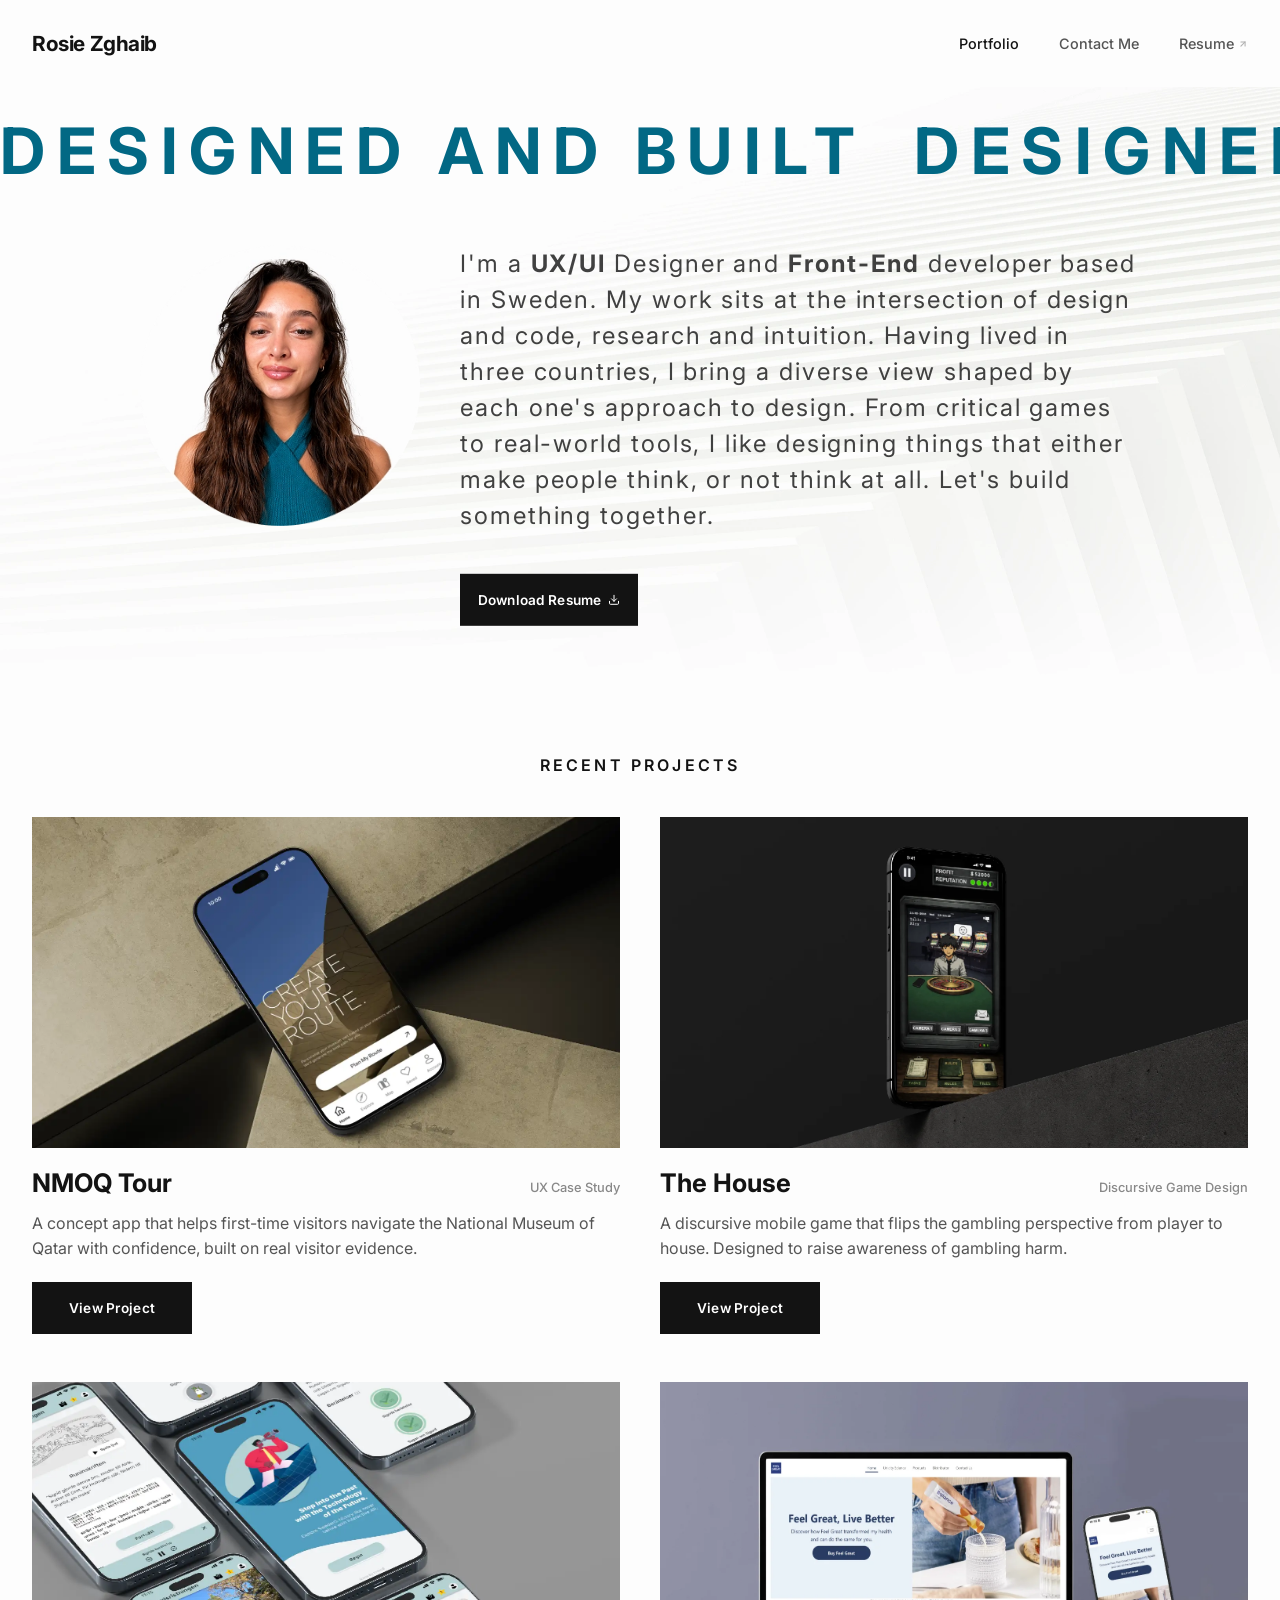
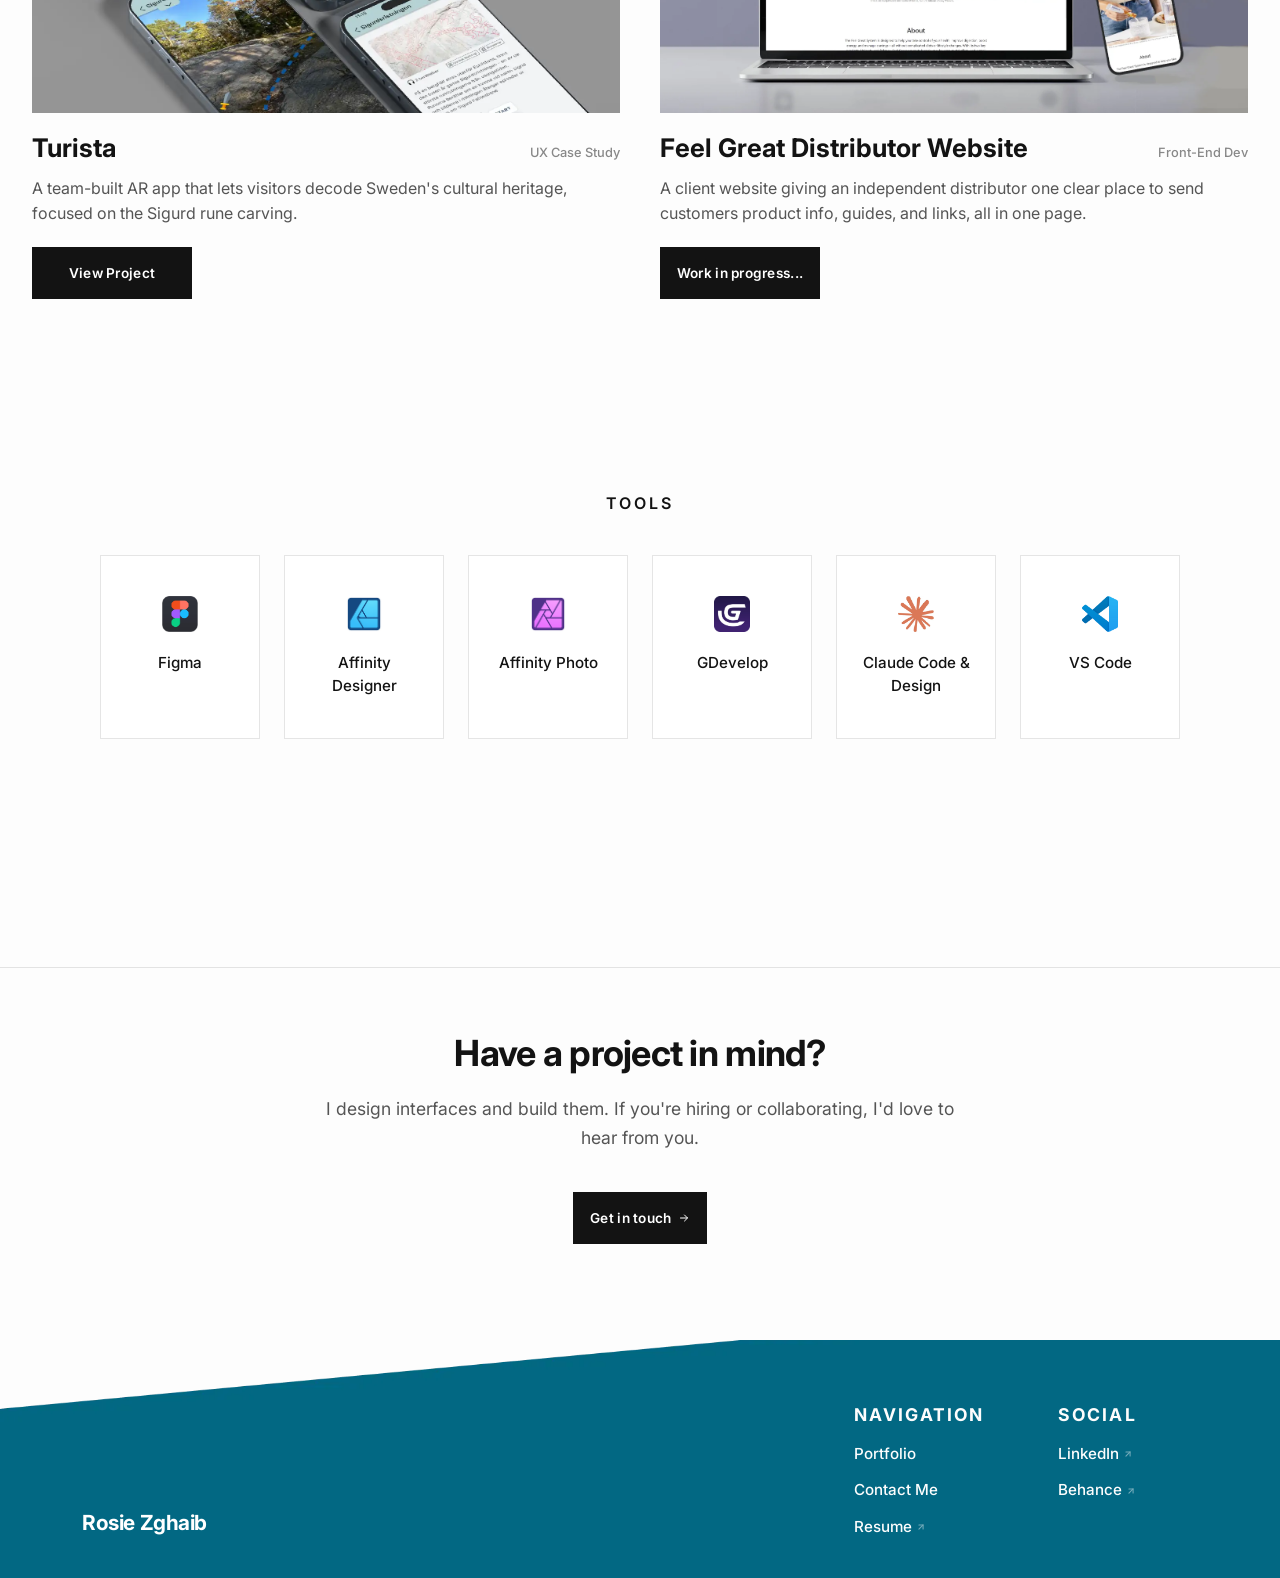
==== index.html @ b1db51f1 "Implement cursor-following glow effect in hero section Added a cursor-following glow effect to the h" ====
<!DOCTYPE html>
<html lang="en">
<head>
  <meta charset="UTF-8" />
  <meta name="viewport" content="width=device-width, initial-scale=1.0" />
  <title>Portfolio</title>
  <link rel="preconnect" href="https://fonts.googleapis.com" />
  <link rel="preconnect" href="https://fonts.gstatic.com" crossorigin />
  <link href="https://fonts.googleapis.com/css2?family=Instrument+Sans:wght@400;500;700&family=Inter:wght@400;500;600&display=swap" rel="stylesheet" />
  <link rel="stylesheet" href="https://cdn.jsdelivr.net/npm/bootstrap@5.3.3/dist/css/bootstrap.min.css" />
  <link rel="stylesheet" href="style.css" />
</head>
<body>

  <header class="site-header">
    <div class="header-inner">
      <a href="index.html" class="nav-logo">Rosie Zghaib</a>
      <nav class="nav-links">
        <a href="#work">Portfolio</a>
        <a href="contact.html">Contact Me</a>
        <a href="resume.pdf" target="_blank" rel="noopener" class="nav-link-external">
          Resume
          <svg width="10" height="10" viewBox="0 0 24 24" fill="none" stroke="currentColor" stroke-width="2.5" stroke-linecap="round" stroke-linejoin="round" aria-hidden="true">
            <path d="M7 17 17 7"/><path d="M7 7h10v10"/>
          </svg>
        </a>
      </nav>
      <button class="nav-toggle" aria-label="Open menu" aria-expanded="false">
        <span></span><span></span><span></span>
      </button>
    </div>
  </header>

  <div class="nav-overlay" aria-hidden="true">
    <button class="nav-overlay-close" aria-label="Close menu">&times;</button>
    <nav class="nav-overlay-links">
      <a href="#work">Portfolio</a>
      <a href="contact.html">Contact Me</a>
      <a href="resume.pdf" target="_blank" rel="noopener" class="nav-link-external">
        Resume
        <svg width="18" height="18" viewBox="0 0 24 24" fill="none" stroke="currentColor" stroke-width="2.5" stroke-linecap="round" stroke-linejoin="round" aria-hidden="true">
          <path d="M7 17 17 7"/><path d="M7 7h10v10"/>
        </svg>
      </a>
    </nav>
  </div>

  <section class="hero">
    <img class="hero-bg" src="assets/images/hero.webp" alt="" />
    <div class="hero-glow" aria-hidden="true"></div>

    <div class="hero-text">
      <div class="hero-text-main">
        <img class="hero-portrait" src="assets/images/image_rosie.webp" alt="Rosie Zghaib" />
        <div class="hero-text-body">
          <p>I'm a <b>UX/UI</b> Designer and <b>Front-End</b> developer based in Sweden. My work sits at the intersection of design and code, research and intuition. Having lived in three countries, I bring a diverse view shaped by each one's approach to design. From critical games to real-world tools, I like designing things that either make people think, or not think at all. Let's build something together.</p>
          <a href="resume.pdf" class="hero-cta" download>
            Download Resume
            <svg width="12" height="12" viewBox="0 0 24 24" fill="none" stroke="currentColor" stroke-width="2" stroke-linecap="round" stroke-linejoin="round" aria-hidden="true">
              <path d="M21 15v4a2 2 0 0 1-2 2H5a2 2 0 0 1-2-2v-4" />
              <polyline points="7 10 12 15 17 10" />
              <line x1="12" y1="15" x2="12" y2="3" />
            </svg>
          </a>
        </div>
      </div>
    </div>

    <div class="ticker">
      <div class="ticker-track">
        <div class="ticker-content">
          <span>DESIGNED AND BUILT</span>
          <span>DESIGNED AND BUILT</span>
        </div>
        <div class="ticker-content" aria-hidden="true">
          <span>DESIGNED AND BUILT</span>
          <span>DESIGNED AND BUILT</span>
          <span>DESIGNED AND BUILT</span>
        </div>
      </div>
    </div>
  </section>

  <section class="content" id="work">
    <div class="projects-wrapper">

      <p class="work-label text-center">Recent Projects</p>

      <div class="projects-grid">

        <div class="project-card">
          <div class="card-image">
            <img src="assets/images/display1.webp" alt="NMOQ Tour" />
          </div>
          <div class="card-header-row">
            <h2 class="card-title">NMOQ Tour</h2>
            <span class="card-category">UX Case Study</span>
          </div>
          <p class="card-desc">A concept app that helps first-time visitors navigate the National Museum of Qatar with confidence, built on real visitor evidence.</p>
          <a href="nmoq.html" class="card-btn">View Project</a>
        </div>

        <div class="project-card">
          <div class="card-image">
            <img src="assets/images/display2.webp" alt="The House" />
          </div>
          <div class="card-header-row">
            <h2 class="card-title">The House</h2>
            <span class="card-category">Discursive Game Design</span>
          </div>
          <p class="card-desc">A discursive mobile game that flips the gambling perspective from player to house. Designed to raise awareness of gambling harm.</p>
          <a href="thehouse.html" class="card-btn">View Project</a>
        </div>

                        <div class="project-card">
          <div class="card-image">
            <img src="assets/images/display3.webp" alt="Feel Great Distributor Website" />
          </div>
          <div class="card-header-row">
            <h2 class="card-title">Turista</h2>
            <span class="card-category">UX Case Study</span>
          </div>
          <p class="card-desc">A team-built AR app that lets visitors decode Sweden's cultural heritage, focused on the Sigurd rune carving.</p>
          <a href="turista.html" class="card-btn">View Project</a>
        </div>

        <div class="project-card">
          <div class="card-image">
            <img src="assets/images/display4.webp" alt="Feel Great Distributor Website" />
          </div>
          <div class="card-header-row">
            <h2 class="card-title">Feel Great Distributor Website</h2>
            <span class="card-category">Front-End Dev</span>
          </div>
          <p class="card-desc">A client website giving an independent distributor one clear place to send customers product info, guides, and links, all in one page.</p>
          <a href="#" class="card-btn">Work in progress...</a>
        </div>

      </div>
    </div>
  </section>

  <section class="content" id="tools">
    <div class="projects-wrapper">

      <p class="work-label text-center">Tools</p>

      <div class="tools-row">

        <div class="process-card tool-card">
          <div class="process-icon">
            <img src="assets/images/figma.webp" alt="Figma" />
          </div>
          <p class="process-label">Figma</p>
        </div>

        <div class="process-card tool-card">
          <div class="process-icon">
            <img src="assets/images/affinity-designer.webp" alt="Affinity Designer" />
          </div>
          <p class="process-label">Affinity Designer</p>
        </div>

        <div class="process-card tool-card">
          <div class="process-icon">
            <img src="assets/images/affinity-photo.webp" alt="Affinity Photo" />
          </div>
          <p class="process-label">Affinity Photo</p>
        </div>

        <div class="process-card tool-card">
          <div class="process-icon">
            <img src="assets/images/gdevelop.webp" alt="GDevelop" />
          </div>
          <p class="process-label">GDevelop</p>
        </div>

        <div class="process-card tool-card">
          <div class="process-icon">
            <img src="assets/images/claude.webp" alt="Claude Code" />
          </div>
          <p class="process-label">Claude Code & Design</p>
        </div>

        <div class="process-card tool-card">
          <div class="process-icon">
            <img src="assets/images/vscode-logo.webp" alt="VS Code" />
          </div>
          <p class="process-label">VS Code</p>
        </div>

      </div>
    </div>
  </section>

  <section class="cta-section">
    <div class="contact-wrapper">
      <h2 class="contact-heading">Have a project in mind?</h2>
      <p class="contact-blurb">I design interfaces and build them. If you're hiring or collaborating, I'd love to hear from you.</p>
      <a href="contact.html" class="hero-cta">
        Get in touch
        <svg width="12" height="12" viewBox="0 0 24 24" fill="none" stroke="currentColor" stroke-width="2" stroke-linecap="round" stroke-linejoin="round" aria-hidden="true">
          <path d="M5 12h14"/><path d="M13 6l6 6-6 6"/>
        </svg>
      </a>
    </div>
  </section>

  <footer class="site-footer">
    <div class="container footer-grid">
      <div class="footer-brand">
        <a href="index.html" class="footer-logo-text">Rosie Zghaib</a>
      </div>

      <div class="footer-links">
        <div class="footer-col">
          <h3 class="footer-title">NAVIGATION</h3>
          <a href="#work">Portfolio</a>
          <a href="contact.html">Contact Me</a>
          <a href="resume.pdf" target="_blank" rel="noopener" class="nav-link-external">
            Resume
            <svg width="10" height="10" viewBox="0 0 24 24" fill="none" stroke="currentColor" stroke-width="2.5" stroke-linecap="round" stroke-linejoin="round" aria-hidden="true">
              <path d="M7 17 17 7"/><path d="M7 7h10v10"/>
            </svg>
          </a>
        </div>

        <div class="footer-col">
          <h3 class="footer-title">SOCIAL</h3>
          <a href="https://www.linkedin.com/in/rosie-zghaib-328677233" target="_blank" rel="noopener noreferrer" class="nav-link-external">
            LinkedIn
            <svg width="10" height="10" viewBox="0 0 24 24" fill="none" stroke="currentColor" stroke-width="2.5" stroke-linecap="round" stroke-linejoin="round" aria-hidden="true">
              <path d="M7 17 17 7"/><path d="M7 7h10v10"/>
            </svg>
          </a>
          <a href="https://www.behance.net/rosiezghaib" target="_blank" rel="noopener noreferrer" class="nav-link-external">
            Behance
            <svg width="10" height="10" viewBox="0 0 24 24" fill="none" stroke="currentColor" stroke-width="2.5" stroke-linecap="round" stroke-linejoin="round" aria-hidden="true">
              <path d="M7 17 17 7"/><path d="M7 7h10v10"/>
            </svg>
          </a>
        </div>
      </div>
    </div>
  </footer>

  <script>
    const toggle = document.querySelector('.nav-toggle');
    const overlay = document.querySelector('.nav-overlay');
    const overlayClose = document.querySelector('.nav-overlay-close');

    function openMenu() {
      overlay.classList.add('open');
      overlay.setAttribute('aria-hidden', 'false');
      toggle.setAttribute('aria-expanded', 'true');
      document.body.style.overflow = 'hidden';
    }

    function closeMenu() {
      overlay.classList.remove('open');
      overlay.setAttribute('aria-hidden', 'true');
      toggle.setAttribute('aria-expanded', 'false');
      document.body.style.overflow = '';
    }

    // Cursor-following blue glow on hero
    const hero = document.querySelector('.hero');
    const heroGlow = document.querySelector('.hero-glow');
    if (hero && heroGlow) {
      let glowX = 0, glowY = 0, targetX = 0, targetY = 0, glowRaf = null;

      function animateGlow() {
        glowX += (targetX - glowX) * 0.15;
        glowY += (targetY - glowY) * 0.15;
        heroGlow.style.transform = `translate(${glowX}px, ${glowY}px)`;
        if (Math.abs(targetX - glowX) > 0.5 || Math.abs(targetY - glowY) > 0.5) {
          glowRaf = requestAnimationFrame(animateGlow);
        } else {
          glowRaf = null;
        }
      }

      hero.addEventListener('mousemove', (e) => {
        const rect = hero.getBoundingClientRect();
        targetX = e.clientX - rect.left;
        targetY = e.clientY - rect.top;
        heroGlow.style.opacity = '1';
        if (!glowRaf) glowRaf = requestAnimationFrame(animateGlow);
      });

      hero.addEventListener('mouseleave', () => {
        heroGlow.style.opacity = '0';
      });
    }

    toggle.addEventListener('click', openMenu);
    overlayClose.addEventListener('click', closeMenu);

    document.querySelectorAll('.nav-overlay-links a').forEach(a =>
      a.addEventListener('click', closeMenu)
    );

    const page = location.pathname.split('/').pop() || 'index.html';
    if (page === 'index.html') {
      const workLink = document.querySelector('.nav-links a[href="#work"]');
      if (workLink) workLink.classList.add('active');
    }

    // Slide header up on scroll down, back down on scroll up
    const header = document.querySelector('.site-header');
    let lastScrollY = window.scrollY;

    function syncHeaderOffset() {
      document.body.style.paddingTop = header.offsetHeight + 'px';
    }
    syncHeaderOffset();
    window.addEventListener('resize', syncHeaderOffset);

    window.addEventListener('scroll', () => {
      const y = window.scrollY;
      if (y > lastScrollY && y > header.offsetHeight) {
        header.classList.add('hidden');
      } else {
        header.classList.remove('hidden');
      }
      lastScrollY = y;
    }, { passive: true });

    // Scroll-triggered reveal animations
    document.documentElement.classList.add('js-reveal');

    const revealEls = document.querySelectorAll(
      '.project-card, .process-card, .research-box, .research-heading, .contact-wrapper, .contact-info-item, .card-image'
    );

    const revealCounts = new Map();
    revealEls.forEach((el) => {
      el.classList.add('reveal-init');
      const count = revealCounts.get(el.parentElement) || 0;
      el.style.transitionDelay = Math.min(count, 5) * 80 + 'ms';
      revealCounts.set(el.parentElement, count + 1);
    });

    if ('IntersectionObserver' in window) {
      const revealObserver = new IntersectionObserver((entries) => {
        entries.forEach((entry) => {
          if (entry.isIntersecting) {
            entry.target.classList.add('reveal-visible');
            revealObserver.unobserve(entry.target);
          }
        });
      }, { threshold: 0.15, rootMargin: '0px 0px -8% 0px' });

      revealEls.forEach((el) => revealObserver.observe(el));
    } else {
      revealEls.forEach((el) => el.classList.add('reveal-visible'));
    }
  </script>
</body>
</html>
---- style.css ----
/* ══════════════════════════════════════════
   Reset & Base
   ══════════════════════════════════════════ */

* {
  margin: 0;
  padding: 0;
  box-sizing: border-box;
}

html {
  scroll-behavior: smooth;
  overflow-x: hidden;
}

/* ══════════════════════════════════════════
   Scroll reveal animations
   ══════════════════════════════════════════ */
.reveal-init {
  transition: opacity 0.7s cubic-bezier(0.16, 1, 0.3, 1), transform 0.7s cubic-bezier(0.16, 1, 0.3, 1);
}

.process-card.reveal-init {
  transition: transform 0.25s ease, box-shadow 0.25s ease, opacity 0.6s ease;
}

.js-reveal .reveal-init {
  opacity: 0;
  transform: translateY(28px);
}

.js-reveal .reveal-init.reveal-visible {
  opacity: 1;
  transform: translateY(0);
}

@media (prefers-reduced-motion: reduce) {
  .js-reveal .reveal-init {
    opacity: 1;
    transform: none;
    transition: none;
  }
}

#the-design,
#research,
#define,
#information-architecture,
#wireframing {
  scroll-margin-top: 7rem;
}

body {
  font-family: 'Inter', 'Instrument Sans', sans-serif;
  color: #131313;
  background-color: #FDFDFD;
  cursor: url("data:image/svg+xml,%3Csvg xmlns='http://www.w3.org/2000/svg' width='32' height='32' viewBox='0 0 24 24'%3E%3Cpath fill='%23026884' stroke='white' stroke-width='1.5' stroke-linejoin='round' paint-order='stroke fill' d='M20.84 4.61a5.5 5.5 0 0 0-7.78 0L12 5.67l-1.06-1.06a5.5 5.5 0 0 0-7.78 7.78l1.06 1.06L12 21.23l7.78-7.78 1.06-1.06a5.5 5.5 0 0 0 0-7.78z'/%3E%3C/svg%3E") 16 16, auto;
  overflow-x: hidden;
}

/* ── nmoq page: text color overrides ── */
body.nmoq-page .project-title,
body.nmoq-page .project-overview h2,
body.nmoq-page .overview-value,
body.nmoq-page .project-block h2,
body.nmoq-page .project-block p,
body.nmoq-page .research-heading,
body.nmoq-page .research-overview h3,
body.nmoq-page .research-list,
body.nmoq-page .research-text p,
body.thehouse-page .project-title,
body.thehouse-page .project-overview h2,
body.thehouse-page .overview-value,
body.thehouse-page .project-block h2,
body.thehouse-page .project-block p,
body.thehouse-page .research-heading,
body.thehouse-page .research-overview h3,
body.thehouse-page .research-list,
body.thehouse-page .research-text p,
body.feelgreat-page .project-title,
body.feelgreat-page .project-overview h2,
body.feelgreat-page .overview-value,
body.feelgreat-page .project-block h2,
body.feelgreat-page .project-block p,
body.feelgreat-page .research-heading,
body.feelgreat-page .research-overview h3,
body.feelgreat-page .research-list,
body.feelgreat-page .research-text p {
  color: #131313;
}

body.nmoq-page .site-footer,
body.thehouse-page .site-footer,
body.feelgreat-page .site-footer {
  background-image: url("assets/images/footer.webp");
  background-size: cover;
  background-position: center;
  background-repeat: no-repeat;
}

/* ══════════════════════════════════════════
   Navigation
   ══════════════════════════════════════════ */

.site-header {
  position: fixed;
  top: 0;
  left: 0;
  right: 0;
  z-index: 100;
  background: #FDFDFD;

  transition: transform 0.3s ease;
}

.site-header.hidden {
  transform: translateY(-100%);
}

.header-inner {
  max-width: 1300px;
  margin: 0 auto;
  padding: 1.75rem 2rem;
  display: flex;
  align-items: center;
  justify-content: space-between;
}

.nav-logo {
  font-size: 1.3rem;
  font-weight: 700;
  letter-spacing: -0.02em;
  color: #131313;
  text-decoration: none;
}

.nav-links {
  display: flex;
  align-items: center;
  gap: 2.5rem;
}

.nav-links a {
  font-size: 0.9rem;
  font-weight: 500;
  color: #555;
  text-decoration: none;
  transition: color 0.2s ease;
}

.nav-links a:hover,
.nav-links a.active {
  color: #131313;
}

.nav-link-external {
  display: inline-flex;
  align-items: center;
  gap: 0.25rem;
}

.nav-link-external svg {
  opacity: 0.45;
  flex-shrink: 0;
}

/* Hamburger — hidden on desktop */
.nav-toggle {
  display: none;
  flex-direction: column;
  justify-content: space-between;
  width: 22px;
  height: 15px;
  background: none;
  border: none;
  cursor: pointer;
  padding: 0;
  flex-shrink: 0;
}

.nav-toggle span {
  display: block;
  height: 2px;
  background: #131313;
  border-radius: 2px;
}

/* Full-screen mobile overlay */
.nav-overlay {
  position: fixed;
  inset: 0;
  z-index: 200;
  background: #fff;
  display: flex;
  flex-direction: column;
  align-items: center;
  justify-content: center;
  opacity: 0;
  pointer-events: none;
  transform: translateY(-10px);
  transition: opacity 0.3s ease, transform 0.3s ease;
}

.nav-overlay.open {
  opacity: 1;
  pointer-events: all;
  transform: translateY(0);
}

.nav-overlay-close {
  position: absolute;
  top: 1.5rem;
  right: 2rem;
  font-size: 2rem;
  line-height: 1;
  background: none;
  border: none;
  cursor: pointer;
  color: #131313;
  padding: 0.25rem;
}

.nav-overlay-links {
  display: flex;
  flex-direction: column;
  align-items: center;
  gap: 2.5rem;
}

.nav-overlay-links a {
  font-size: clamp(2rem, 8vw, 3.5rem);
  font-weight: 300;
  color: #131313;
  text-decoration: none;
  letter-spacing: -0.02em;
  transition: opacity 0.2s ease;
}

.nav-overlay-links a:hover {
  opacity: 0.4;
}

@media (max-width: 768px) {
  .nav-links {
    display: none;
  }

  .nav-toggle {
    display: flex;
  }

  .header-inner {
    padding: 1.4rem 1.5rem;
  }
}

/* ══════════════════════════════════════════
   Ticker
   ══════════════════════════════════════════ */

.ticker {
  position: absolute;
  top: 0;
  left: 0;
  right: 0;
  z-index: 2;
  overflow: hidden;
  padding: 1rem 0;
}

.ticker-track {
  display: flex;
  width: max-content;
  animation: ticker-scroll 100s linear infinite;
}

.ticker-content {
  display: flex;
  align-items: center;
  gap: 3rem;
  padding-right: 3rem;
  white-space: nowrap;
  font-size: 4rem;
  font-weight: 700;
  letter-spacing: 0.18em;
  color: #026884;
}

@keyframes ticker-scroll {
  from { transform: translateX(0); }
  to   { transform: translateX(-50%); }
}

/* ══════════════════════════════════════════
   Hero
   ══════════════════════════════════════════ */

.hero {
  position: relative;
  display: flex;
  flex-direction: column;
  align-items: center;
  min-height: 600px;
}

.hero-bg {
  width: 100%;
  height: auto;
  display: block;
}

.hero-text {
  position: absolute;
  top: calc(50% + 3rem);
  left: 50%;
  transform: translate(-50%, -50%);
  z-index: 1;
  width: 90%;
  max-width: 1000px;
}

.hero-text-main {
  display: flex;
  flex-direction: row;
  align-items: flex-start;
  gap: 2.5rem;
}

.hero-portrait {
  height: clamp(180px, 22vw, 280px);
  width: auto;
  object-fit: cover;
  flex-shrink: 0;
}

.hero-text-body {
  display: flex;
  flex-direction: column;
  align-items: flex-start;
  gap: 1.5rem;
}

.hero-text p {
  font-size: clamp(1rem, 2.2vw, 1.5rem);
  opacity: 0.8;
  letter-spacing: 0.08em;
}

.hero-cta {
  display: inline-flex;
  align-items: center;
  gap: 0.4rem;
  font-size: 0.85rem;
  font-weight: 600;
  color: #fff;
  background: #131313;
  text-decoration: none;
  padding: 1rem 1.1rem;
  letter-spacing: 0.02em;
  white-space: nowrap;
  transition: opacity 0.2s ease;
}

.hero-cta:hover {
  opacity: 0.8;
}

@media (max-width: 1050px) {
  .hero {
    min-height: 100svh;
    justify-content: center;
    padding: 8rem 0 4rem;
  }

  .hero .hero-bg {
    position: absolute;
    inset: 0;
    height: 100%;
    object-fit: cover;
  }

  .hero-text {
    position: relative;
    top: auto;
    left: auto;
    transform: none;
    flex-direction: column;
    align-items: flex-start;
    gap: 1.25rem;
    width: 85%;
  }

  .hero-text-main {
    flex-direction: column;
    align-items: flex-start;
  }

  .hero-text-body {
    gap: 1.25rem;
    margin-top: 0;
  }

  .hero-portrait {
    height: 220px;
  }

  .ticker-content {
    padding-top: 30px;
    font-size: 2rem;
  }
}

/* ══════════════════════════════════════════
   Content section
   ══════════════════════════════════════════ */

.content {
  min-height: 60vh;
  background: #FDFDFD;
  position: relative;
  overflow: hidden;
  padding-bottom: 3rem;
}

/* ── Work / Project Cards ── */
.work-label {
  font-size: 1rem;
  font-weight: 600;
  letter-spacing: 0.2em;
  text-transform: uppercase;
  color: #131313;
  margin-bottom: 2.5rem;
}

.projects-wrapper {
  max-width: 1300px;
  margin: 0 auto;
  padding: 4rem 2rem 5rem;
}

.projects-grid {
  display: grid;
  grid-template-columns: repeat(2, 1fr);
  gap: 3rem 2.5rem;
}

.project-card {
  display: flex;
  flex-direction: column;
}

.card-image {
  width: 100%;
  aspect-ratio: 16 / 9;
  overflow: hidden;
}

.card-image img {
  width: 100%;
  height: 100%;
  object-fit: cover;
  display: block;
}

.card-header-row {
  display: flex;
  align-items: baseline;
  justify-content: space-between;
  gap: 1rem;
  margin-top: 1.25rem;
}

.card-title {
  font-size: clamp(1.3rem, 2vw, 1.9rem);
  font-weight: 700;
  line-height: 1.2;
  color: #131313;
  margin: 0;
}

.card-category {
  font-size: 0.8rem;
  font-weight: 500;
  color: #888;
  white-space: nowrap;
  flex-shrink: 0;
}

.card-desc {
  font-size: 1rem;
  color: #555;
  line-height: 1.6;
  margin: 0.75rem 0 1.25rem;
}

.card-btn {
  display: inline-flex;
  align-items: center;
  justify-content: center;
  align-self: flex-start;
  width: 160px;
  flex-shrink: 0;
  gap: 0.4rem;
  font-size: 0.85rem;
  font-weight: 600;
  color: #fff;
  background: #131313;
  text-decoration: none;
  padding: 1rem 1.1rem;
  letter-spacing: 0.02em;
  white-space: nowrap;
  transition: opacity 0.2s ease;
}

.card-btn:hover {
  opacity: 0.8;
}

@media (max-width: 1024px) {
  .projects-wrapper {
    padding: 3rem 1.5rem 4rem;
  }

  .projects-grid {
    gap: 2.5rem 1.75rem;
  }
}

@media (max-width: 768px) {
  .projects-grid {
    grid-template-columns: 1fr;
  }

  .projects-wrapper {
    padding: 2.5rem 1rem 3.5rem;
  }
}

/* ══════════════════════════════════════════
   Contact Page
   ══════════════════════════════════════════ */

.contact-hero {
  position: relative;
}

.contact-hero-img {
  width: 100%;
  height: clamp(280px, 45vw, 520px);
  object-fit: cover;
  display: block;
}

.contact-hero-title {
  position: absolute;
  inset: 0;
  display: flex;
  align-items: center;
  justify-content: center;
  padding-bottom: 8%;
  margin: 0;
  color: #fff;
  text-align: center;
  font-size: clamp(2rem, 4.5vw, 4rem);
  font-weight: 700;
  letter-spacing: 0.02em;
  text-shadow: 0 2px 12px rgba(0, 0, 0, 0.25);
}

.contact-wrapper {
  max-width: 700px;
  margin: 0 auto;
  padding: 4rem 2rem 6rem;
  display: flex;
  flex-direction: column;
  align-items: center;
  text-align: center;
}

.contact-heading {
  font-size: clamp(1.5rem, 3vw, 2.25rem);
  font-weight: 700;
  letter-spacing: -0.02em;
  color: #131313;
  margin-bottom: 1.25rem;
}

.contact-blurb {
  font-size: 1.1rem;
  color: #555;
  line-height: 1.6;
  margin-bottom: 2.5rem;
}

.contact-info-row {
  display: flex;
  justify-content: center;
  flex-wrap: wrap;
  gap: 2.5rem;
  margin-bottom: 2.5rem;
}

.contact-info-item {
  display: flex;
  flex-direction: column;
  align-items: center;
  gap: 0.6rem;
}

.contact-info-item svg {
  color: #026884;
}

.contact-info-item a,
.contact-info-item span {
  font-size: 0.95rem;
  font-weight: 500;
  color: #131313;
  text-decoration: none;
}

.contact-info-item a:hover {
  color: #026884;
}

.contact-email-btn {
  margin-bottom: 2.5rem;
}

/* ── CTA section (index) ── */
.cta-section {
  border-top: 1px solid rgba(0, 0, 0, 0.1);
}

/* ══════════════════════════════════════════
   Footer
   ══════════════════════════════════════════ */

.site-footer {
  padding: 4rem 1.5rem 2.5rem;
  background-image: url("assets/images/footer.webp");
  background-size: cover;
  background-position: center;
  background-repeat: no-repeat;
}

.footer-grid {
  display: flex;
  align-items: flex-start;
  justify-content: space-between;
  flex-wrap: wrap;
  gap: 3rem;
}

.footer-brand {
  display: flex;
  align-items: center;
  align-self: flex-end;
}

.footer-logo-text {
  font-size: 1.3rem;
  font-weight: 700;
  letter-spacing: -0.02em;
  color: #ffffff;
  text-decoration: none;
}

.footer-links {
  display: flex;
  flex-wrap: wrap;
  gap: 4rem;
}

.footer-col {
  display: flex;
  flex-direction: column;
  gap: 0.85rem;
  min-width: 140px;
}

.footer-title {
  font-size: 1.1rem;
  font-weight: 700;
  letter-spacing: 0.12em;
  text-transform: uppercase;
  color: #FDFDFD;
  margin-bottom: 0.25rem;
}

.footer-col a {
  font-size: 0.95rem;
  font-weight: 500;
  color: #FDFDFD;
  text-decoration: none;
  transition: color 0.25s ease;
}

.footer-col a:hover {
  color: rgb(175, 175, 175);
}

@media (max-width: 700px) {
  .footer-grid {
    flex-direction: column;
    align-items: flex-start;
    gap: 2.5rem;
  }

  .footer-brand {
    align-self: flex-start;
  }

  .footer-links {
    flex-direction: column;
    gap: 2rem;
  }

  .footer-logo-text {
    padding-top: 3.5rem;
}
}

/* ══════════════════════════════════════════
   Project Page
   ══════════════════════════════════════════ */

/* ── Project Hero ── */
.project-hero-img img {
  width: 100%;
  height: auto;
  display: block;
}

/* ── Project Title ── */
.project-title {
  text-align: center;
  font-size: clamp(2rem, 4.5vw, 4rem);
  font-weight: 700;
  letter-spacing: 0.02em;
  padding: 3rem 1.5rem 2rem;
  color: #F7F7F7;
}

/* ── Project Content: two-column layout ── */
.project-content {
  padding-bottom: 5rem;
}

.project-content-grid {
  display: grid;
  grid-template-columns: 28% 1fr;
  gap: 4rem;
  align-items: start;
}

/* Left column — Overview */
.project-overview {
  position: sticky;
  top: 7rem;
}

.project-overview h2 {
  font-size: 1.1rem;
  font-weight: 700;
  letter-spacing: 0.12em;
  margin-bottom: 1.75rem;
  color: #F7F7F7;
}

.overview-block {
  margin-bottom: 1.5rem;
}

.overview-label {
  display: block;
  font-size: 0.72rem;
  font-weight: 700;
  letter-spacing: 0.08em;
  text-transform: uppercase;
  color: #9d9d9d;
  margin-bottom: 0.35rem;
}

.overview-value {
  font-size: 1rem;
  color: #F7F7F7;
  margin: 0;
}

.tool-icons {
  display: flex;
  gap: 0.6rem;
}

.tool-icon {
  width: 40px;
  height: 40px;
  display: flex;
  align-items: center;
  justify-content: center;
  font-size: 0.75rem;
  font-weight: 600;
  color: #555;
  object-fit: contain;
  transition: transform 0.25s ease;
}

.tool-icon:hover {
  transform: translateY(-2px);
}

.play-prototype-btn {
  margin-top: 0.75rem;
  display: flex;
  width: 160px;
  flex-shrink: 0;
  align-items: center;
  justify-content: center;
  gap: 0.4rem;
  font-size: 0.85rem;
  font-weight: 600;
  color: #fff;
  background: #131313;
  text-decoration: none;
  padding: 1rem 1.1rem;
  letter-spacing: 0.02em;
  white-space: nowrap;
  transition: opacity 0.2s ease;
}

.play-prototype-btn:hover {
  opacity: 0.8;
}

.play-prototype-btn-outline {
  background: #FDFDFD;
  color: #151515;
  border: 1px solid #151515;
}

.project-footnote {
  margin-top: 0.75rem;
  font-size: 0.75rem;
  font-style: italic;
  color: #999;
}

.sound-on-note {
  margin-top: 0.5rem;
  display: flex;
  align-items: center;
  gap: 0.35rem;
  font-size: 0.75rem;
  color: #777;
}

/* Right column — Problem / Concept / Goals */
.project-main {
  display: flex;
  flex-direction: column;
  gap: 3.5rem;
}

.project-block h2 {
  font-size: 1.1rem;
  font-weight: 700;
  letter-spacing: 0.12em;
  margin-bottom: 1rem;
  color: #F7F7F7;
}

.project-block p {
  font-size: 1rem;
  line-height: 1.7;
  color: #F7F7F7;
  margin-bottom: 1rem;
}

.project-block p:last-child {
  margin-bottom: 0;
}

/* ── Process section ── */
.process-section {
  background: #F2F3EC;
  padding: 4rem 1.5rem;
  margin-bottom: 3rem;
}

.process-title {
  text-align: center;
  font-size: clamp(2rem, 4.5vw, 4rem);
  font-weight: 700;
  letter-spacing: 0.02em;
  margin-bottom: 3rem;
  color: #151515;
}

.process-row {
  display: flex;
  gap: 1.5rem;
}

.process-card {
  flex: 1;
  background: #fff;
  border: 1px solid rgba(0, 0, 0, 0.1);
  padding: 2.5rem 1.5rem;
  display: flex;
  flex-direction: column;
  text-decoration: none;
  color: inherit;
  cursor: pointer;
  align-items: center;
  gap: 1.25rem;
  text-align: center;
  transition: transform 0.25s ease, box-shadow 0.25s ease;
}

.process-card:hover {
  transform: translateY(-4px);
  box-shadow: 0 10px 30px rgba(0, 0, 0, 0.08);
}

.process-icon {
  color: #131313;
  display: flex;
}

.process-label {
  font-size: 0.95rem;
  font-weight: 500;
  margin: 0;
}

/* ── Tools section (index) ── */
.tools-row {
  display: flex;
  flex-wrap: wrap;
  justify-content: center;
  gap: 1.5rem;
}

.tool-card {
  flex: 0 0 auto;
  width: 160px;
  cursor: inherit;
}

.tool-card:hover {
  transform: none;
  box-shadow: none;
}

.tool-card .process-icon img {
  width: 36px;
  height: 36px;
  object-fit: contain;
}

/* ── Research section ── */
.research-section {
  padding: 2rem 0.5rem;
}

.research-section:last-of-type {
  padding-bottom: 6rem;
}

.research-heading {
  text-align: center;
  font-size: 1.1rem;
  font-weight: 700;
  letter-spacing: 0.12em;
  margin-bottom: 2rem;
  color: #F7F7F7;
}

.research-box {
  border: 1px solid rgba(0, 0, 0, 0.25);
  padding: 3rem;
}

.research-top {
  display: grid;
  grid-template-columns: 28% 1fr;
  gap: 3rem;
  align-items: start;
  margin-bottom: 3rem;
}

.research-overview {
  position: sticky;
  top: 7rem;
}

.research-overview h3 {
  font-size: 1.1rem;
  font-weight: 700;
  letter-spacing: 0.12em;
  margin-bottom: 1rem;
  color: #F7F7F7;
}

.research-list {
  list-style: disc;
  padding-left: 1.25rem;
  color: #F7F7F7;
}

.research-list li {
  margin-bottom: 0.4rem;
}

.research-text p {
  font-size: 1rem;
  line-height: 1.7;
  color: #F7F7F7;
  margin-bottom: 1rem;
}

.research-text p:last-child {
  margin-bottom: 0;
}

.image-caption-intro {
  font-size: 0.85rem;
  opacity: 0.65;
}

.research-image {
  width: 80%;
  height: auto;
  display: block;
  margin: 0 auto;
}

.research-image-row {
  display: flex;
  align-items: flex-start;
  gap: 1.5rem;
}

.research-image-row .research-image {
  flex: 1;
  min-width: 0;
}

.research-image-row--stacked {
  flex-direction: column;
}

.research-image-row--stacked .research-image {
  width: 80%;
}

.research-image-small {
  width: 55%;
}

.research-image-row .research-image-small {
  flex: 0 1 45%;
}

/* ── Image Carousel (full-bleed, edge-to-edge) ── */
.image-carousel {
  position: relative;
  width: 100vw;
  margin-left: calc(50% - 50vw);
  margin-right: calc(50% - 50vw);
  margin-top: 1.5rem;
  margin-bottom: 1.5rem;
  padding-left: 10px;
  padding-right: 10px;
}

.image-carousel-track {
  display: flex;
  align-items: center;
  overflow-x: auto;
  scrollbar-width: none;
}

.image-carousel-track::-webkit-scrollbar {
  display: none;
}

.image-carousel-slide {
  flex: 0 0 auto;
}

.image-carousel-slide img {
  display: block;
  height: clamp(280px, 65vh, 620px);
  width: auto;
  max-width: none;
}

.carousel-arrow {
  position: absolute;
  top: 50%;
  transform: translateY(-50%);
  z-index: 2;
  width: 44px;
  height: 44px;
  border: none;
  border-radius: 50%;
  background: rgba(19, 19, 19, 0.7);
  color: #fff;
  display: flex;
  align-items: center;
  justify-content: center;
  cursor: pointer;
  transition: opacity 0.2s ease, background 0.2s ease;
}

.carousel-arrow:hover {
  background: #131313;
}

.carousel-arrow:disabled {
  opacity: 0.35;
  cursor: default;
}

.carousel-arrow-prev {
  left: 1rem;
}

.carousel-arrow-next {
  right: 1rem;
}

/* ── Project Page: responsive ── */
@media (max-width: 900px) {
  .project-content-grid {
    grid-template-columns: 1fr;
    gap: 2.5rem;
  }

  .project-overview {
    position: static;
    order: -1;
  }

  .process-row {
    flex-direction: column;
  }

  .research-top {
    grid-template-columns: 1fr;
    gap: 2.5rem;
  }

  .research-overview {
    position: static;
  }

  .research-image-row {
    flex-direction: column;
  }

  .research-image {
    width: 100%;
  }

  .research-image-small {
    width: 100%;
  }

  .research-image-row .research-image-small {
    flex: 1 1 auto;
  }
}

@media (max-width: 600px) {
  .project-hero {
    height: 45vh;
    overflow: hidden;
  }

  .project-hero-img {
    height: 100%;
  }

  .project-hero-img img {
    height: 100%;
    object-fit: cover;
  }

  .project-title {
    padding: 2rem 1.25rem 1.5rem;
  }

  .process-section,
  .research-section {
    padding: 3.5rem 1.25rem;
  }

  .research-box {
    padding: 1.75rem;
  }
}
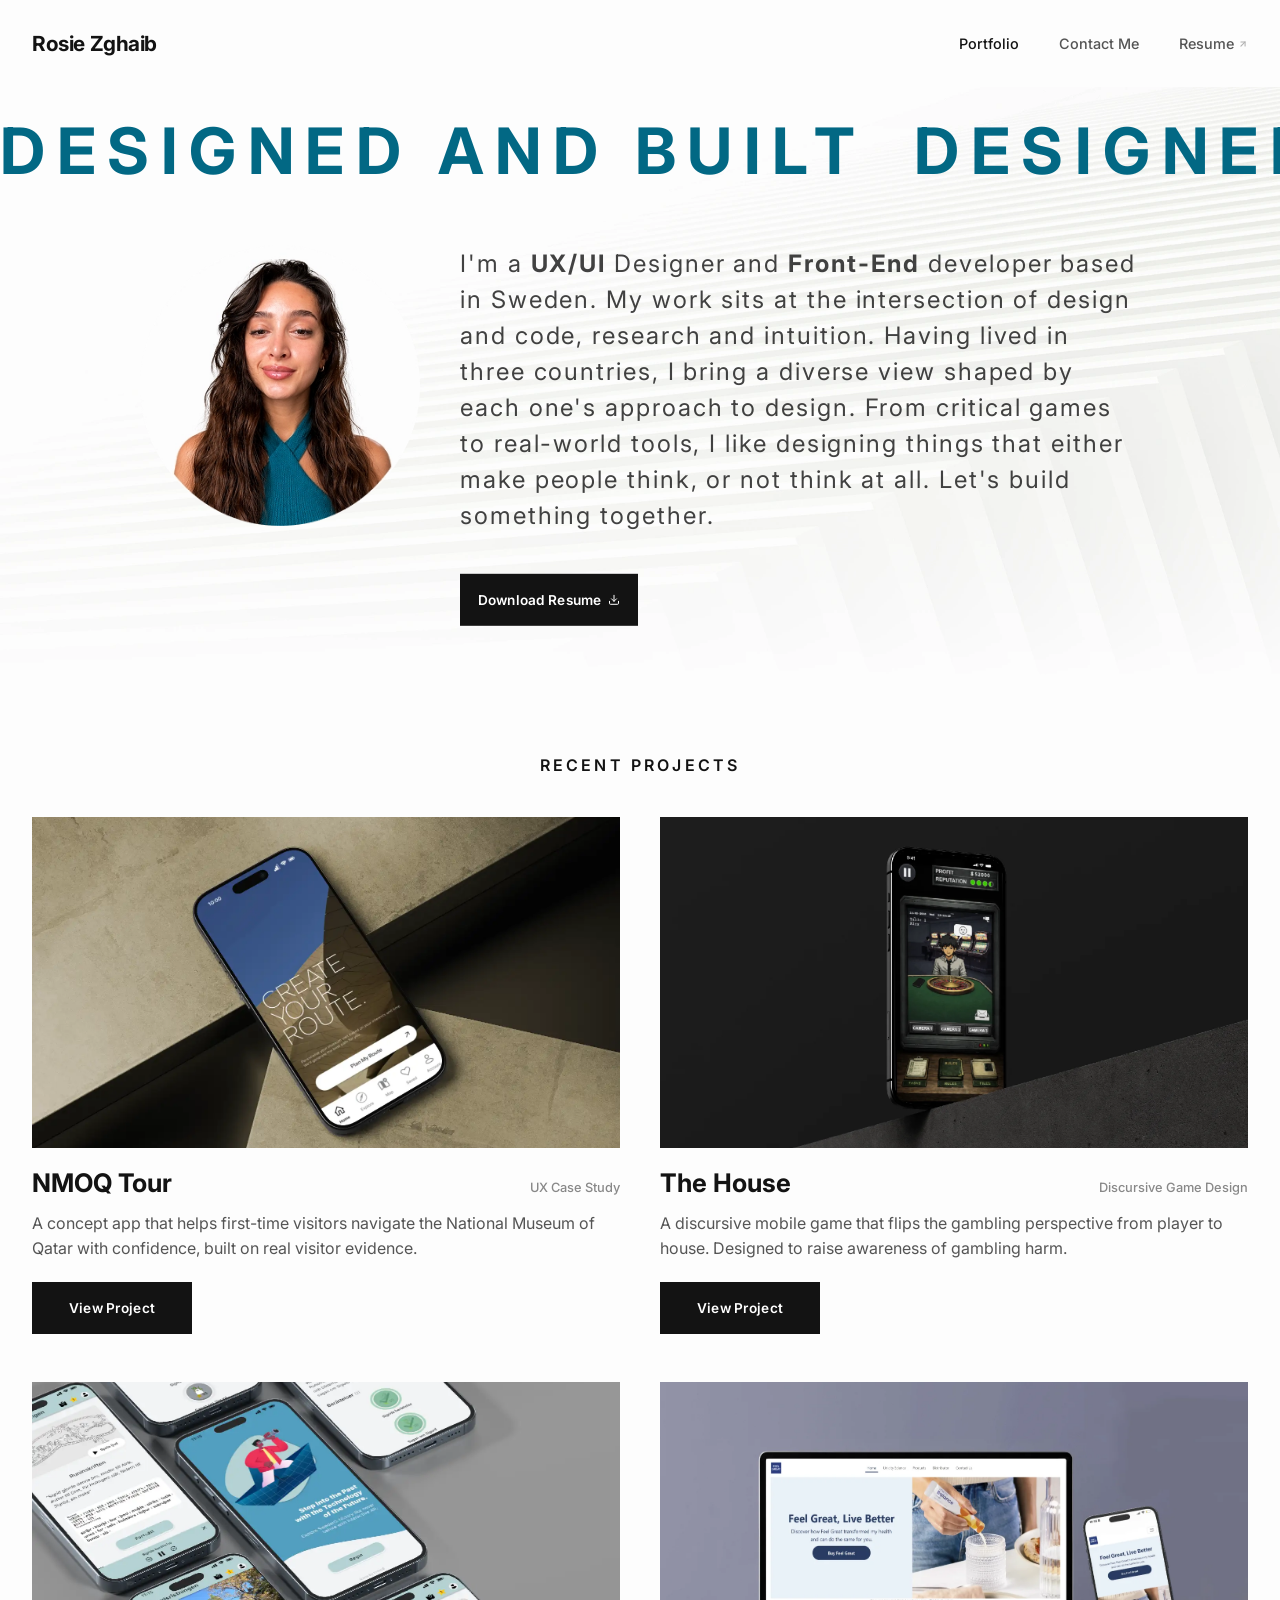
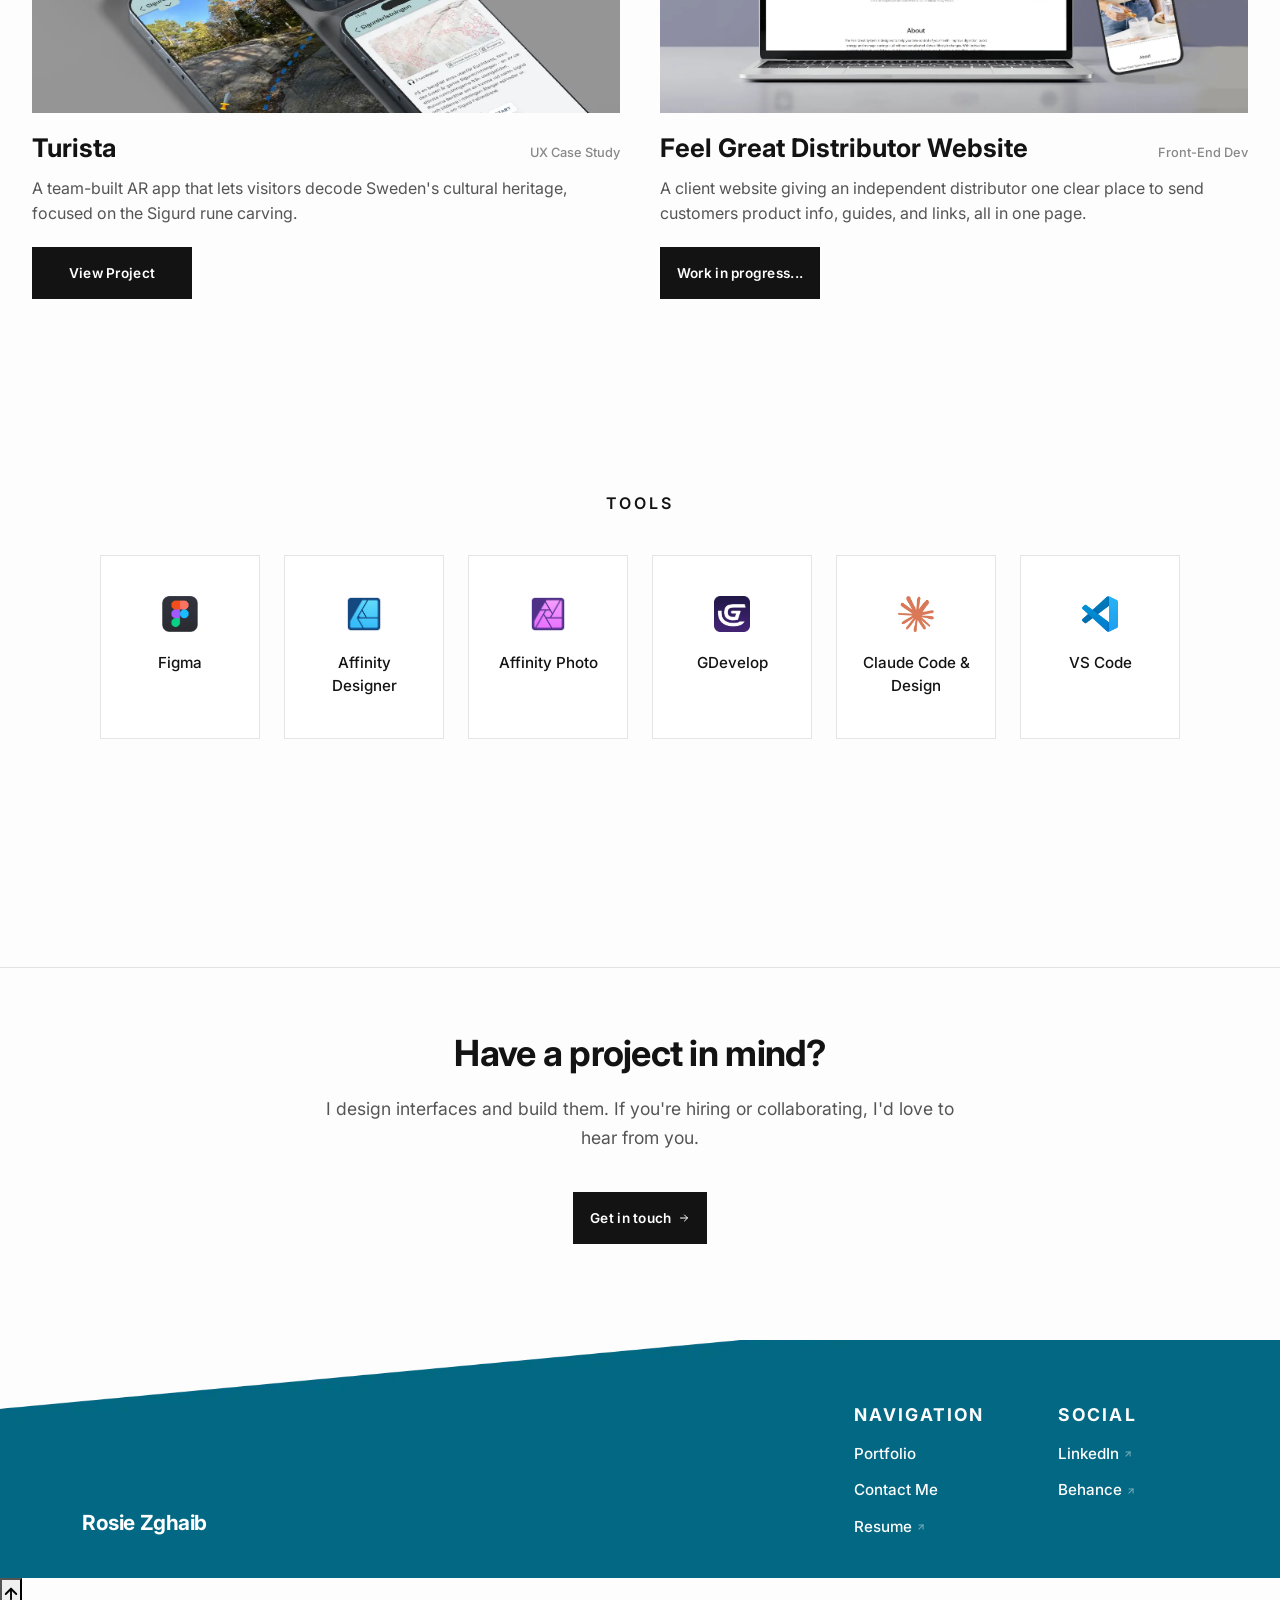
==== commit 2b9cd76a: "Add scroll-to-top button functionality Added a scroll-to-top button with functionality to show/hide " ====
--- a/index.html
+++ b/index.html
@@ -244,6 +244,13 @@
     </div>
   </footer>
 
+  <button class="scroll-top-btn" id="scrollTopBtn" aria-label="Scroll to top">
+    <svg width="18" height="18" viewBox="0 0 24 24" fill="none" stroke="currentColor" stroke-width="2.5" stroke-linecap="round" stroke-linejoin="round" aria-hidden="true">
+      <line x1="12" y1="19" x2="12" y2="5"/>
+      <polyline points="5 12 12 5 19 12"/>
+    </svg>
+  </button>
+
   <script>
     const toggle = document.querySelector('.nav-toggle');
     const overlay = document.querySelector('.nav-overlay');
@@ -293,6 +300,18 @@
       });
     }
 
+    // Scroll to top
+    const scrollTopBtn = document.getElementById('scrollTopBtn');
+    if (scrollTopBtn) {
+      window.addEventListener('scroll', () => {
+        scrollTopBtn.classList.toggle('visible', window.scrollY > 400);
+      }, { passive: true });
+
+      scrollTopBtn.addEventListener('click', () => {
+        window.scrollTo({ top: 0, behavior: 'smooth' });
+      });
+    }
+
     toggle.addEventListener('click', openMenu);
     overlayClose.addEventListener('click', closeMenu);
 
--- a/style.css
+++ b/style.css
@@ -309,6 +309,22 @@
   display: block;
 }
 
+.hero-glow {
+  position: absolute;
+  top: 0;
+  left: 0;
+  width: 700px;
+  height: 700px;
+  margin-left: -350px;
+  margin-top: -350px;
+  background: radial-gradient(circle closest-side, rgba(40, 110, 255, 0.42), rgba(40, 110, 255, 0.16) 45%, rgba(40, 110, 255, 0) 72%);
+  pointer-events: none;
+  opacity: 0;
+  transition: opacity 0.4s ease;
+  will-change: transform;
+  z-index: 1;
+}
+
 .hero-text {
   position: absolute;
   top: calc(50% + 3rem);
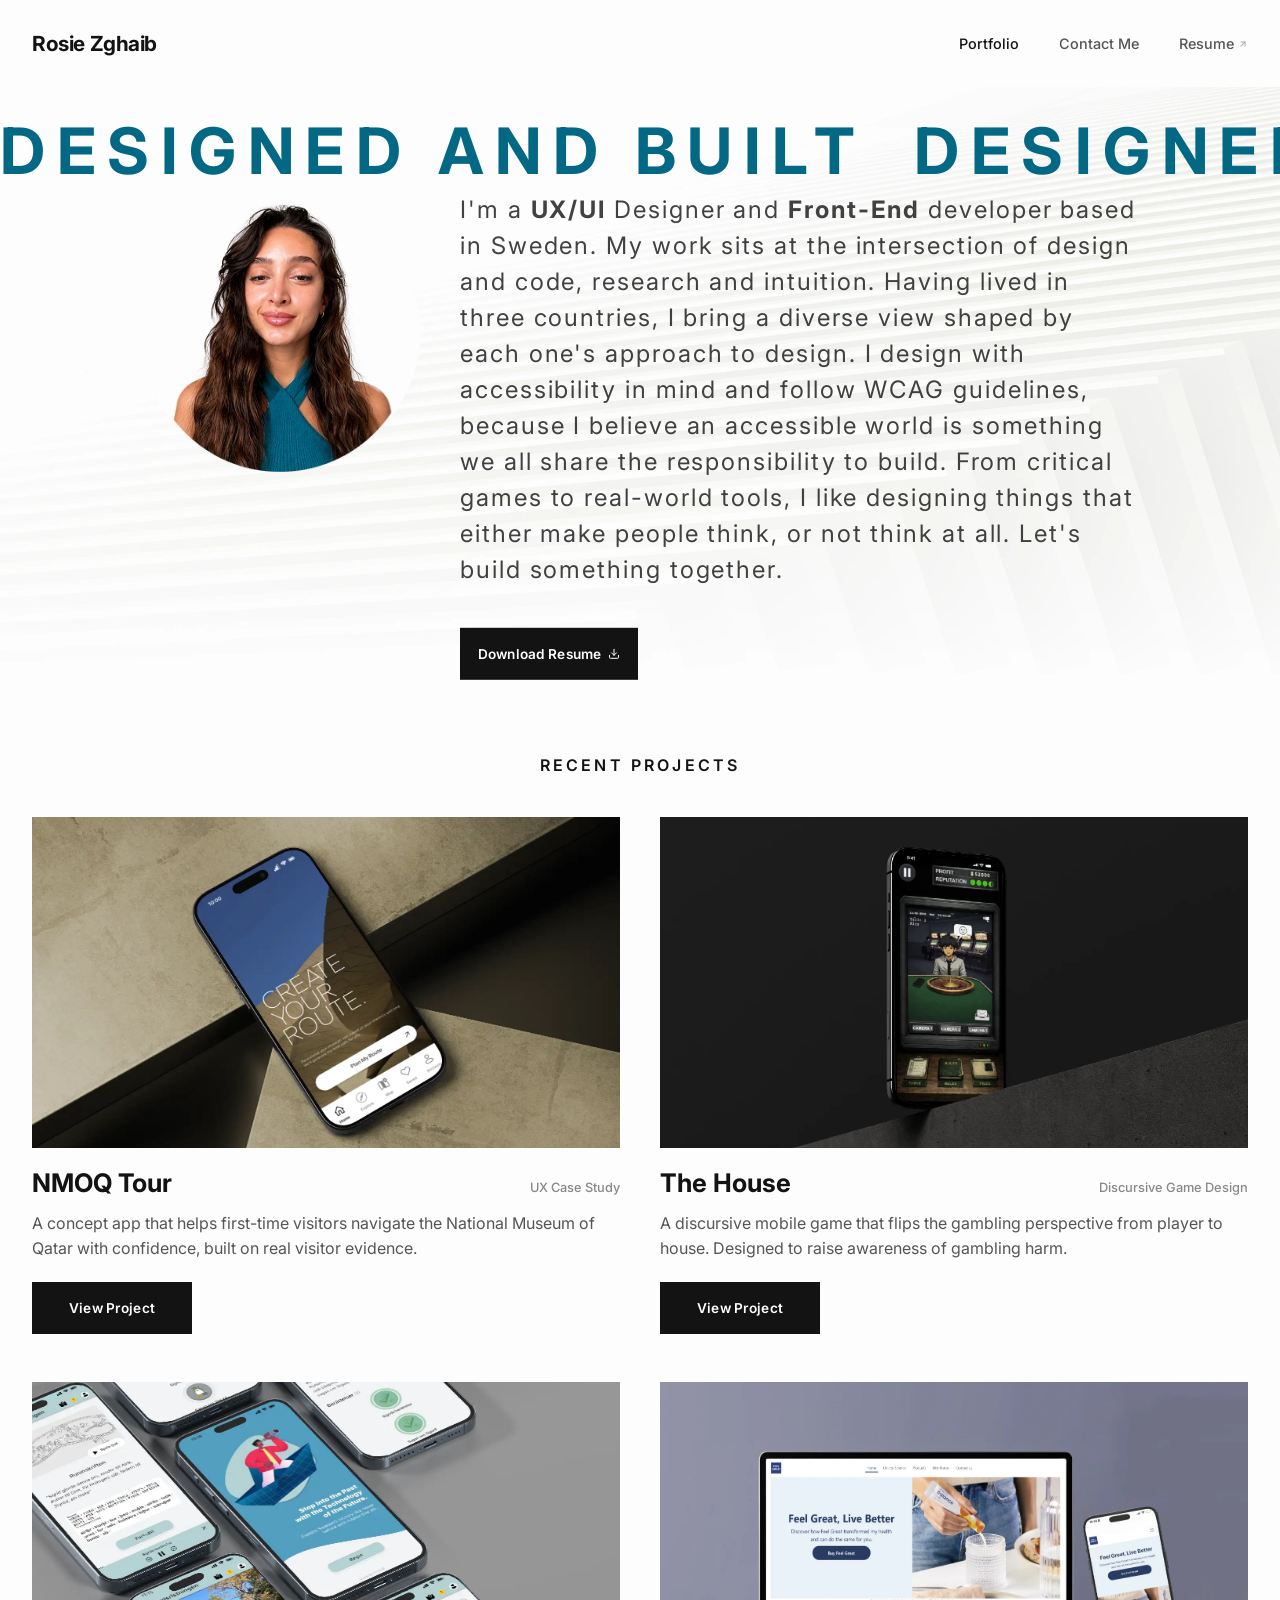
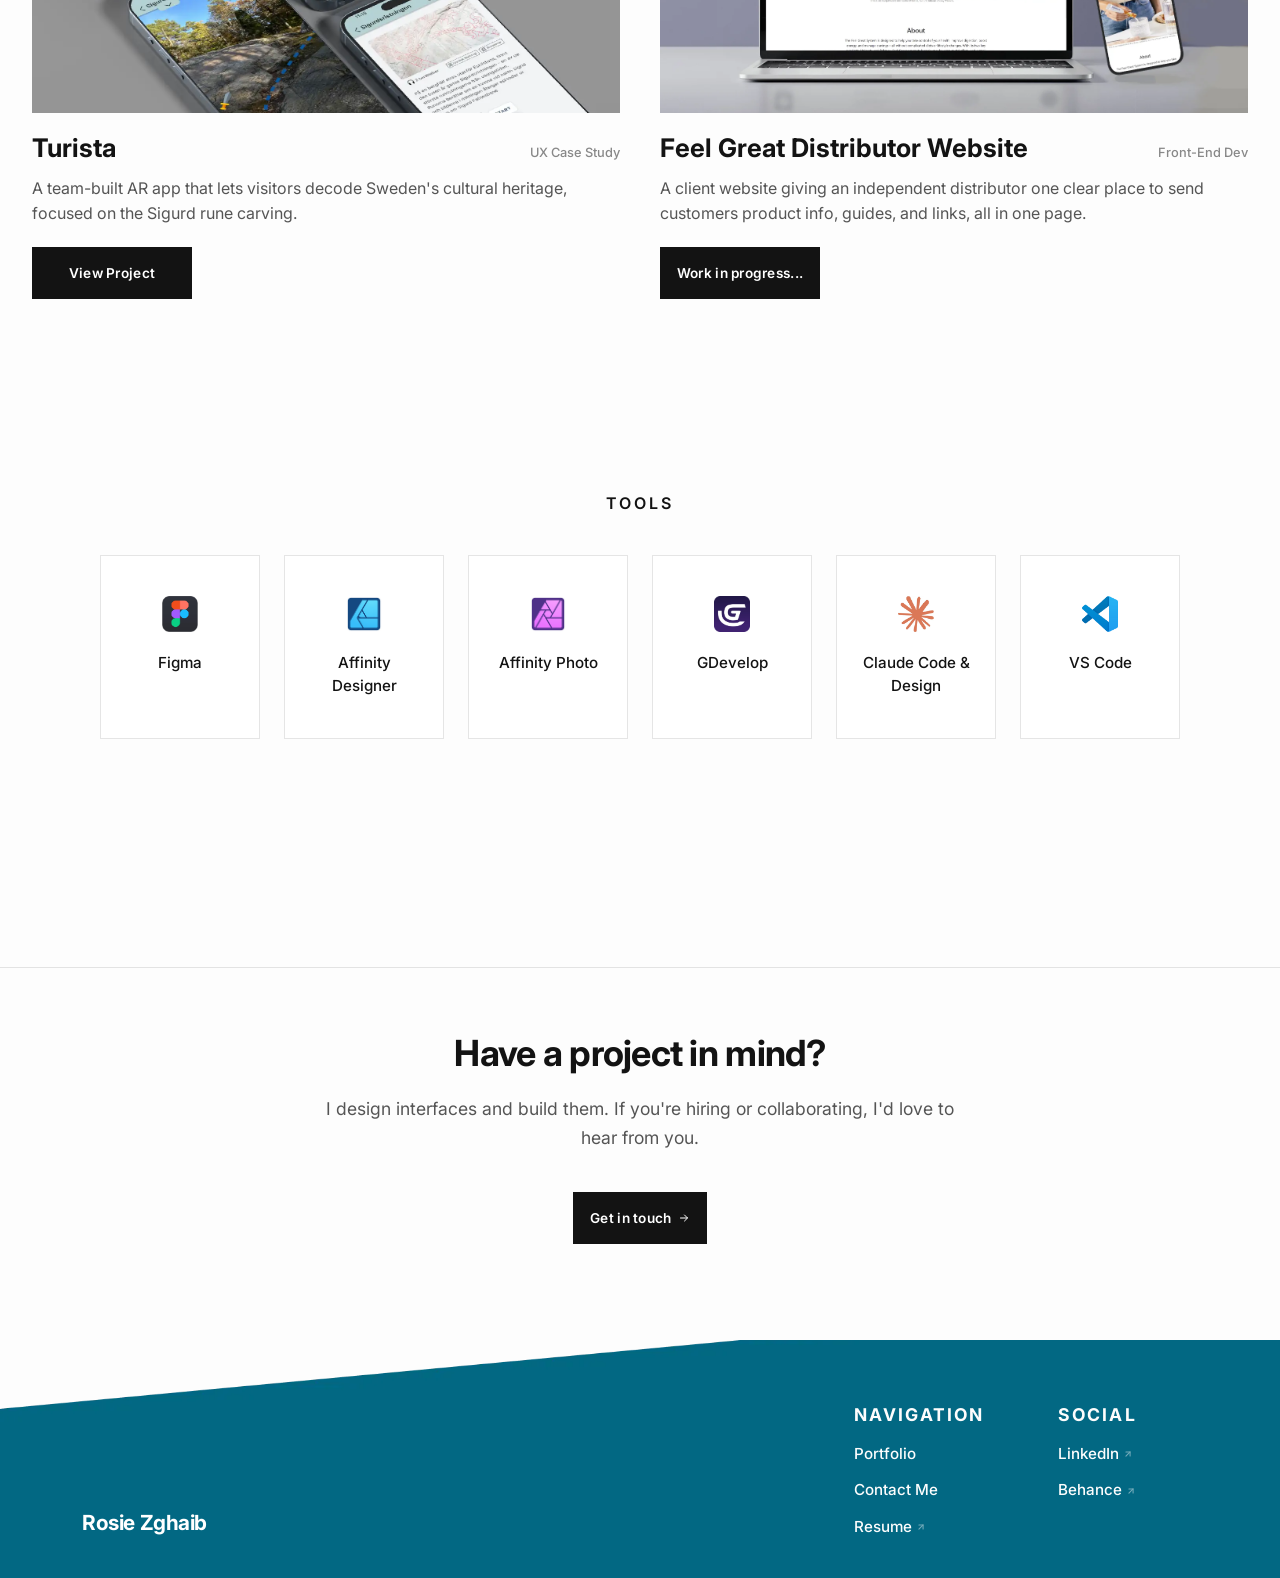
==== commit 759ed8e8: "Enhance hero text with accessibility focus Updated the introduction paragraph to emphasize accessibi" ====
--- a/index.html
+++ b/index.html
@@ -53,7 +53,7 @@
       <div class="hero-text-main">
         <img class="hero-portrait" src="assets/images/image_rosie.webp" alt="Rosie Zghaib" />
         <div class="hero-text-body">
-          <p>I'm a <b>UX/UI</b> Designer and <b>Front-End</b> developer based in Sweden. My work sits at the intersection of design and code, research and intuition. Having lived in three countries, I bring a diverse view shaped by each one's approach to design. From critical games to real-world tools, I like designing things that either make people think, or not think at all. Let's build something together.</p>
+          <p>I'm a <b>UX/UI</b> Designer and <b>Front-End</b> developer based in Sweden. My work sits at the intersection of design and code, research and intuition. Having lived in three countries, I bring a diverse view shaped by each one's approach to design. I design with accessibility in mind and follow WCAG guidelines, because I believe an accessible world is something we all share the responsibility to build. From critical games to real-world tools, I like designing things that either make people think, or not think at all. Let's build something together.</p>
           <a href="resume.pdf" class="hero-cta" download>
             Download Resume
             <svg width="12" height="12" viewBox="0 0 24 24" fill="none" stroke="currentColor" stroke-width="2" stroke-linecap="round" stroke-linejoin="round" aria-hidden="true">
--- a/style.css
+++ b/style.css
@@ -255,6 +255,42 @@
 }
 
 /* ══════════════════════════════════════════
+   Scroll to top
+   ══════════════════════════════════════════ */
+
+.scroll-top-btn {
+  position: fixed;
+  right: 1.5rem;
+  bottom: 1.5rem;
+  width: 48px;
+  height: 48px;
+  border: none;
+  border-radius: 50%;
+  background: #0682a4;
+  color: #fff;
+  display: flex;
+  align-items: center;
+  justify-content: center;
+  cursor: pointer;
+  opacity: 0;
+  visibility: hidden;
+  transform: translateY(12px);
+  transition: opacity 0.25s ease, transform 0.25s ease, visibility 0.25s, background 0.2s ease;
+  box-shadow: 0 4px 14px rgba(40, 110, 255, 0.35);
+  z-index: 150;
+}
+
+.scroll-top-btn.visible {
+  opacity: 1;
+  visibility: visible;
+  transform: translateY(0);
+}
+
+.scroll-top-btn:hover {
+  background: #05637d;
+}
+
+/* ══════════════════════════════════════════
    Ticker
    ══════════════════════════════════════════ */
 
@@ -317,7 +353,7 @@
   height: 700px;
   margin-left: -350px;
   margin-top: -350px;
-  background: radial-gradient(circle closest-side, rgba(40, 110, 255, 0.42), rgba(40, 110, 255, 0.16) 45%, rgba(40, 110, 255, 0) 72%);
+  background: radial-gradient(circle closest-side, rgba(40, 162, 255, 0.322), rgba(40, 176, 255, 0.092) 45%, rgba(40, 169, 255, 0) 72%);
   pointer-events: none;
   opacity: 0;
   transition: opacity 0.4s ease;
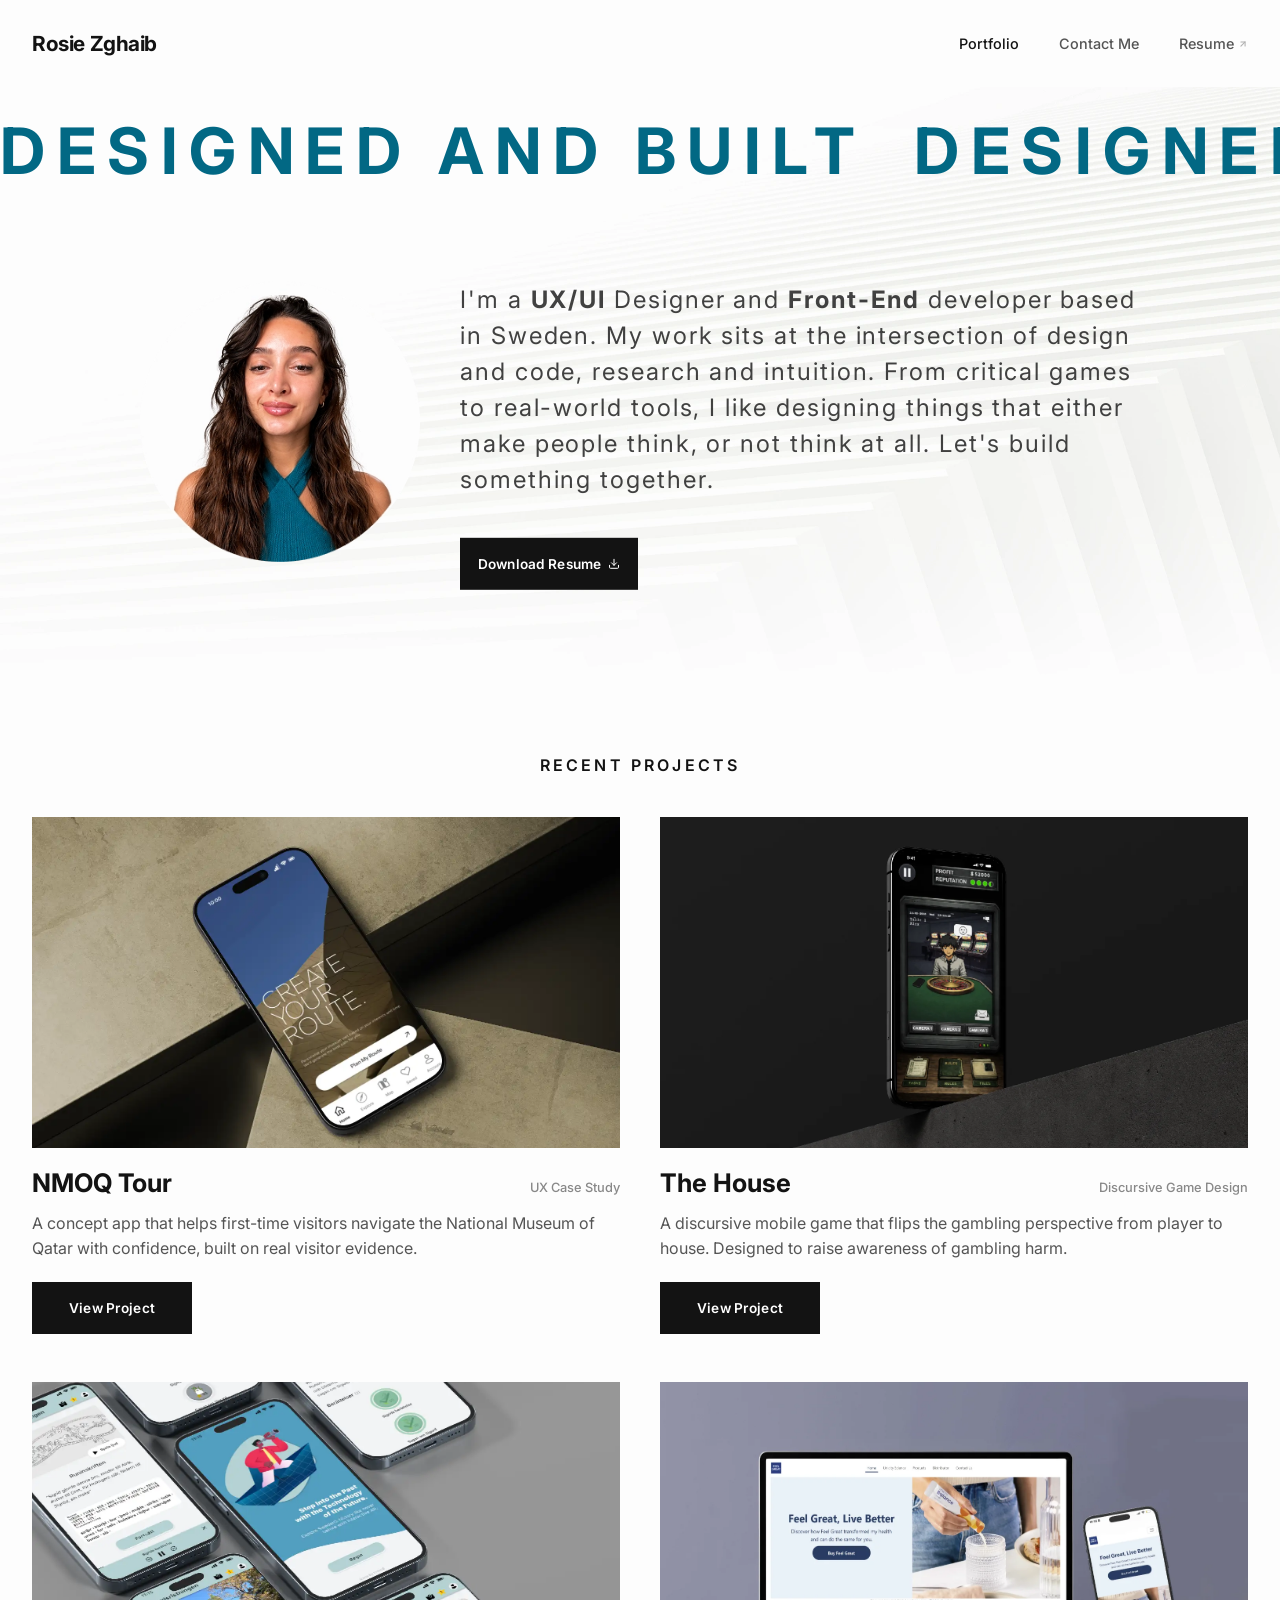
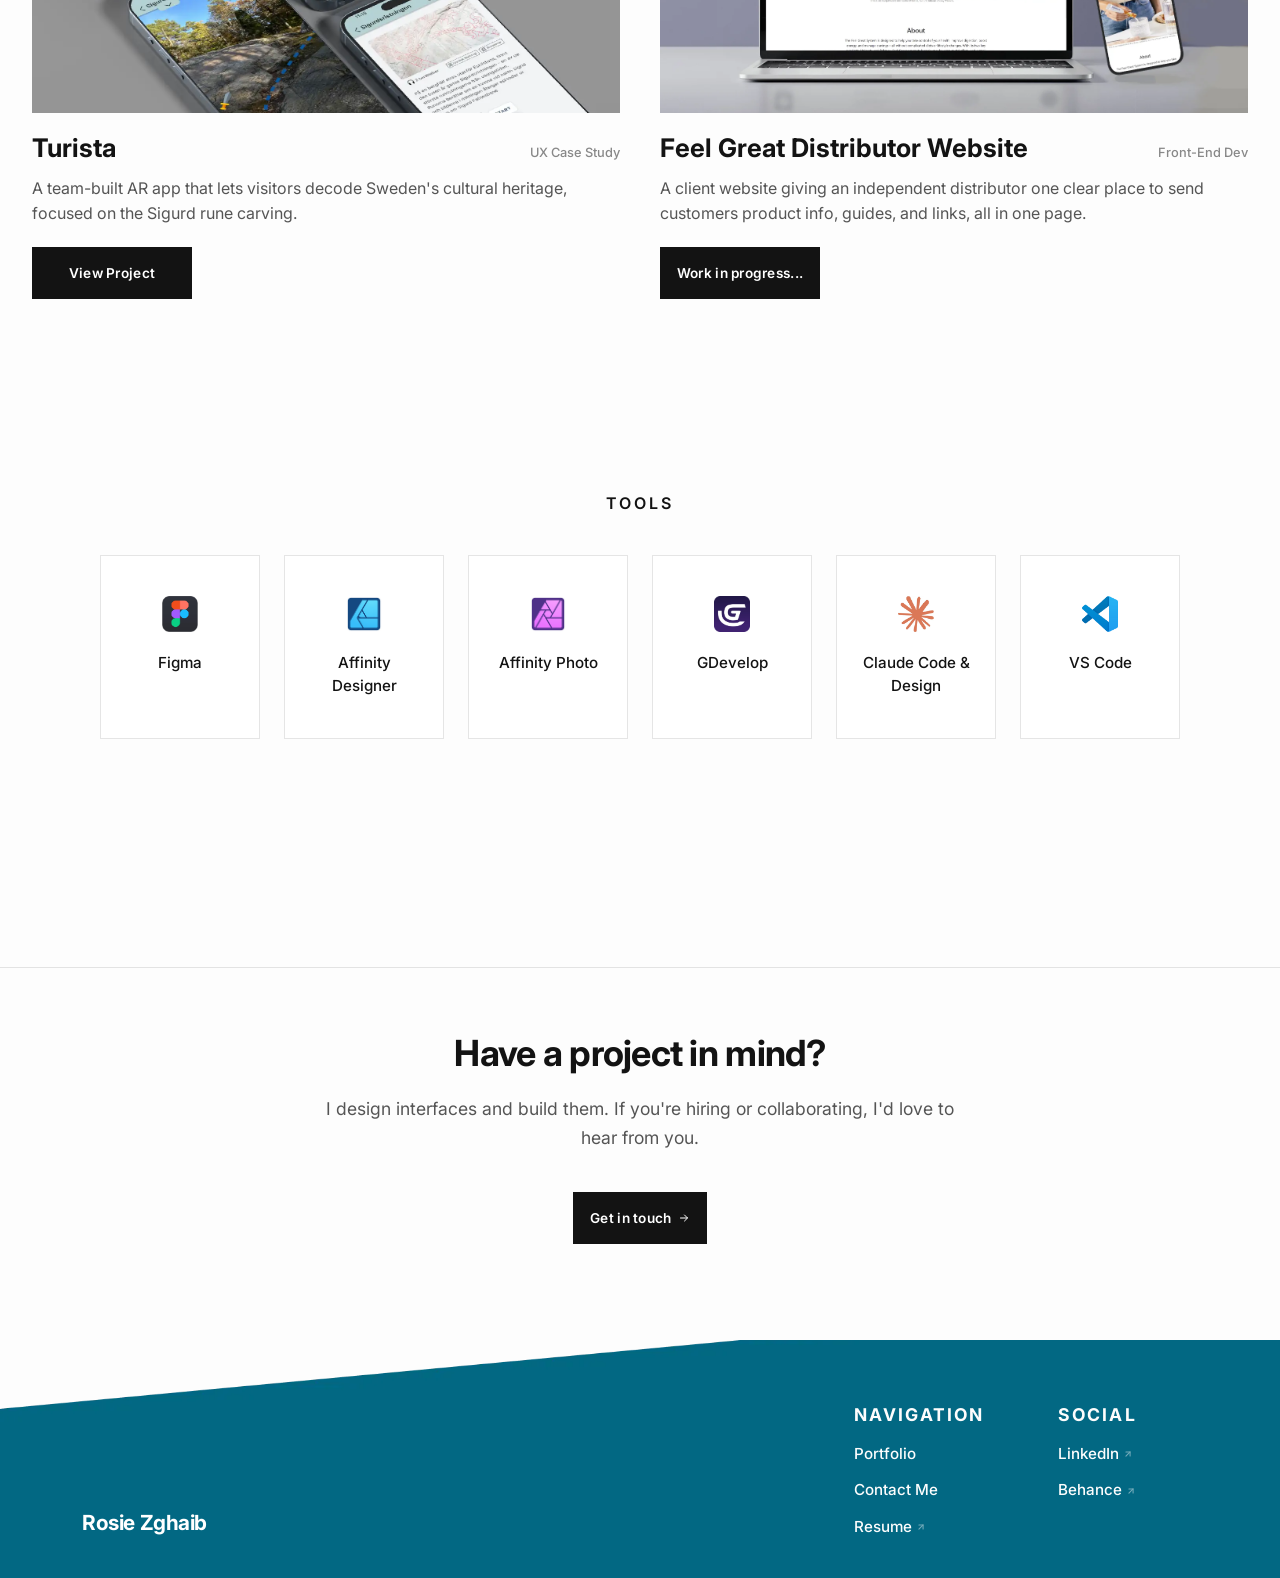
==== commit 85db823f: "Simplify hero text in index.html Removed redundant text to streamline the introduction." ====
--- a/index.html
+++ b/index.html
@@ -53,7 +53,7 @@
       <div class="hero-text-main">
         <img class="hero-portrait" src="assets/images/image_rosie.webp" alt="Rosie Zghaib" />
         <div class="hero-text-body">
-          <p>I'm a <b>UX/UI</b> Designer and <b>Front-End</b> developer based in Sweden. My work sits at the intersection of design and code, research and intuition. Having lived in three countries, I bring a diverse view shaped by each one's approach to design. I design with accessibility in mind and follow WCAG guidelines, because I believe an accessible world is something we all share the responsibility to build. From critical games to real-world tools, I like designing things that either make people think, or not think at all. Let's build something together.</p>
+          <p>I'm a <b>UX/UI</b> Designer and <b>Front-End</b> developer based in Sweden. My work sits at the intersection of design and code, research and intuition. From critical games to real-world tools, I like designing things that either make people think, or not think at all. Let's build something together.</p>
           <a href="resume.pdf" class="hero-cta" download>
             Download Resume
             <svg width="12" height="12" viewBox="0 0 24 24" fill="none" stroke="currentColor" stroke-width="2" stroke-linecap="round" stroke-linejoin="round" aria-hidden="true">
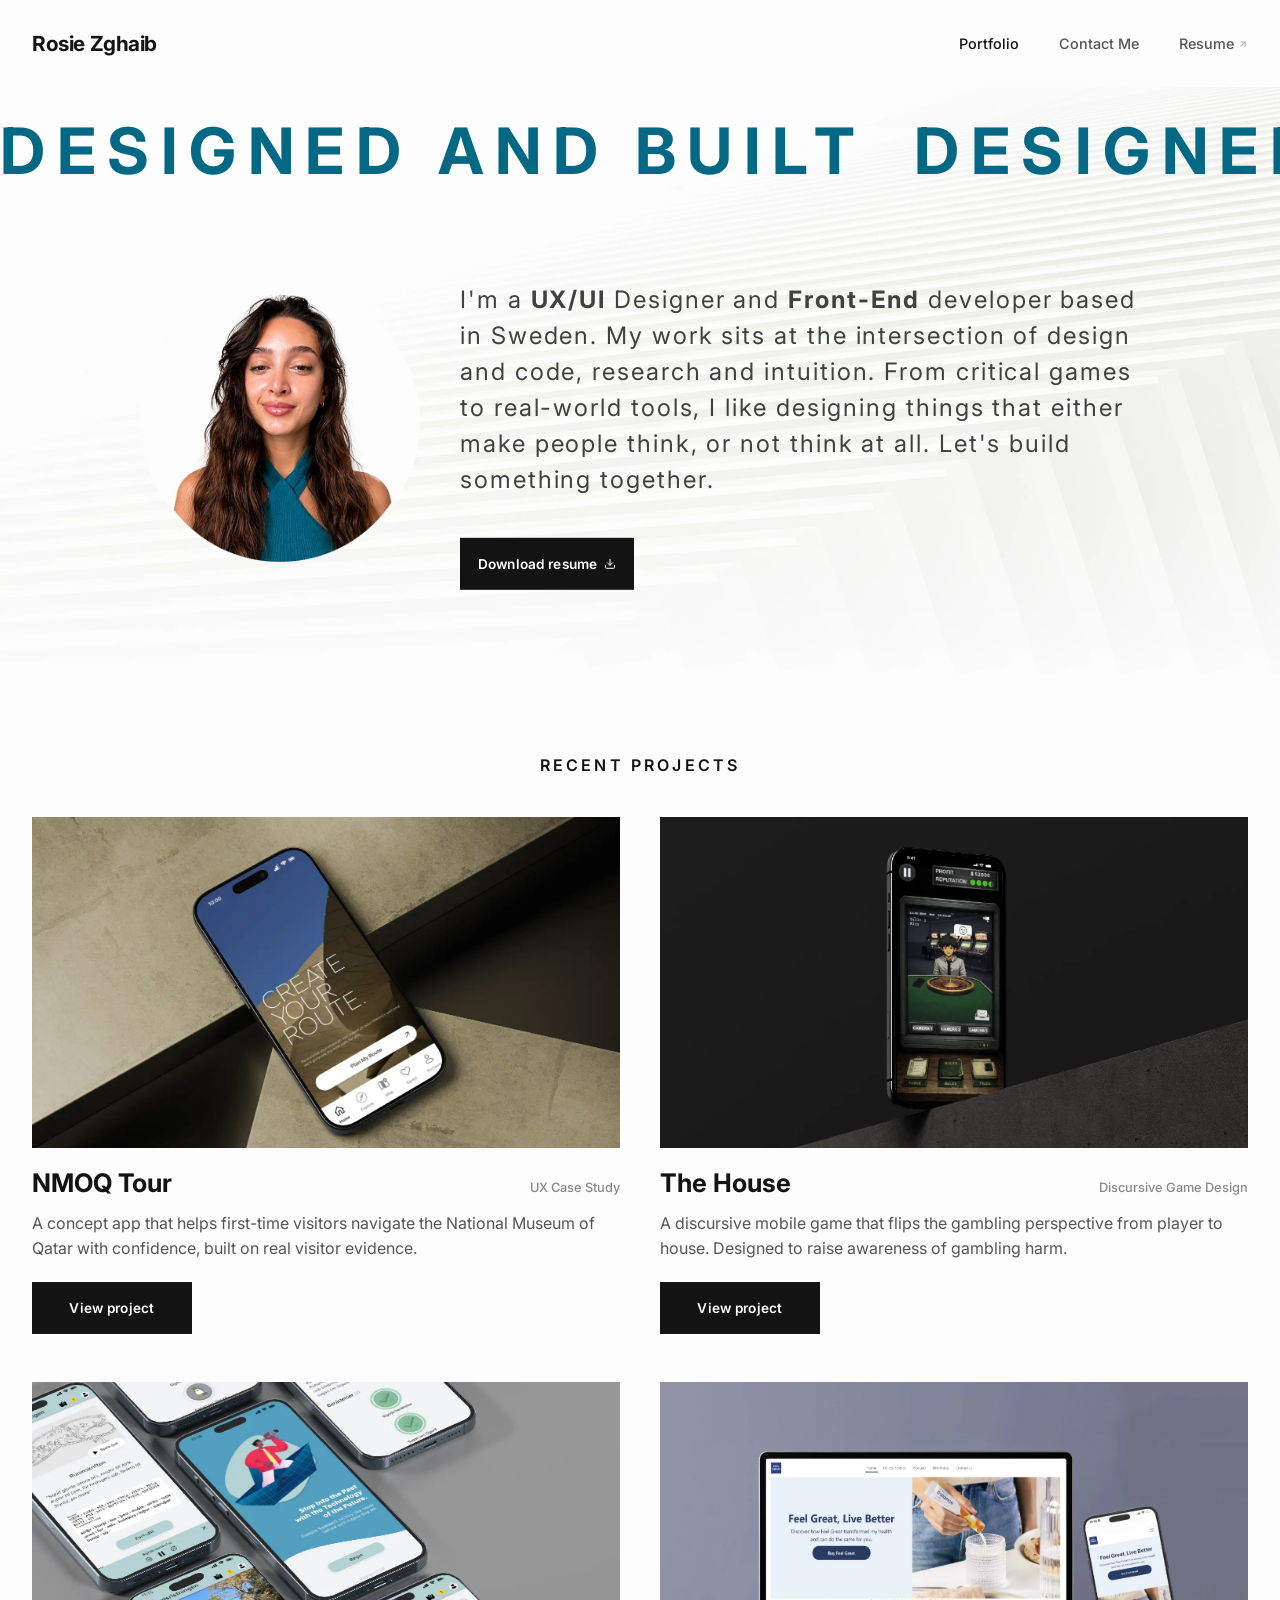
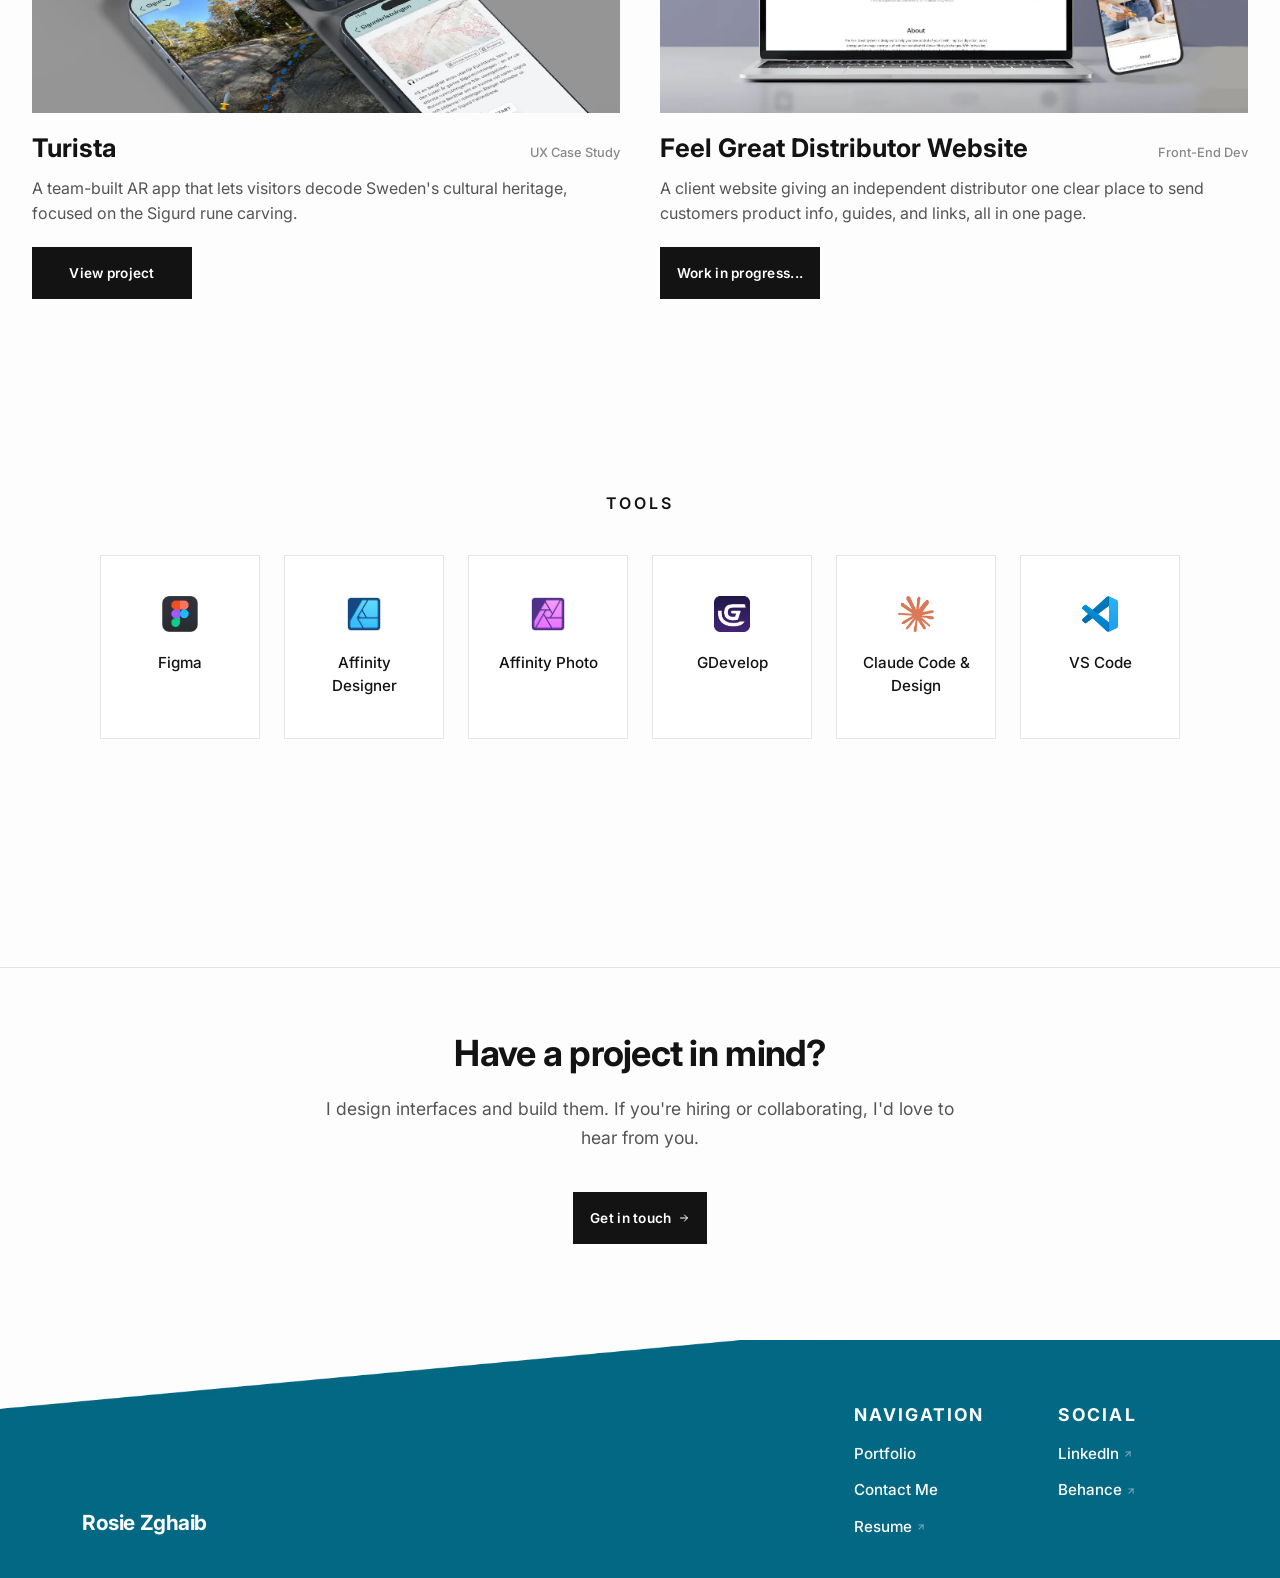
==== commit c4d434df: "Change 'Download Resume' and 'View Project' text" ====
--- a/index.html
+++ b/index.html
@@ -55,7 +55,7 @@
         <div class="hero-text-body">
           <p>I'm a <b>UX/UI</b> Designer and <b>Front-End</b> developer based in Sweden. My work sits at the intersection of design and code, research and intuition. From critical games to real-world tools, I like designing things that either make people think, or not think at all. Let's build something together.</p>
           <a href="resume.pdf" class="hero-cta" download>
-            Download Resume
+            Download resume
             <svg width="12" height="12" viewBox="0 0 24 24" fill="none" stroke="currentColor" stroke-width="2" stroke-linecap="round" stroke-linejoin="round" aria-hidden="true">
               <path d="M21 15v4a2 2 0 0 1-2 2H5a2 2 0 0 1-2-2v-4" />
               <polyline points="7 10 12 15 17 10" />
@@ -97,7 +97,7 @@
             <span class="card-category">UX Case Study</span>
           </div>
           <p class="card-desc">A concept app that helps first-time visitors navigate the National Museum of Qatar with confidence, built on real visitor evidence.</p>
-          <a href="nmoq.html" class="card-btn">View Project</a>
+          <a href="nmoq.html" class="card-btn">View project</a>
         </div>
 
         <div class="project-card">
@@ -109,7 +109,7 @@
             <span class="card-category">Discursive Game Design</span>
           </div>
           <p class="card-desc">A discursive mobile game that flips the gambling perspective from player to house. Designed to raise awareness of gambling harm.</p>
-          <a href="thehouse.html" class="card-btn">View Project</a>
+          <a href="thehouse.html" class="card-btn">View project</a>
         </div>
 
                         <div class="project-card">
@@ -121,7 +121,7 @@
             <span class="card-category">UX Case Study</span>
           </div>
           <p class="card-desc">A team-built AR app that lets visitors decode Sweden's cultural heritage, focused on the Sigurd rune carving.</p>
-          <a href="turista.html" class="card-btn">View Project</a>
+          <a href="turista.html" class="card-btn">View project</a>
         </div>
 
         <div class="project-card">
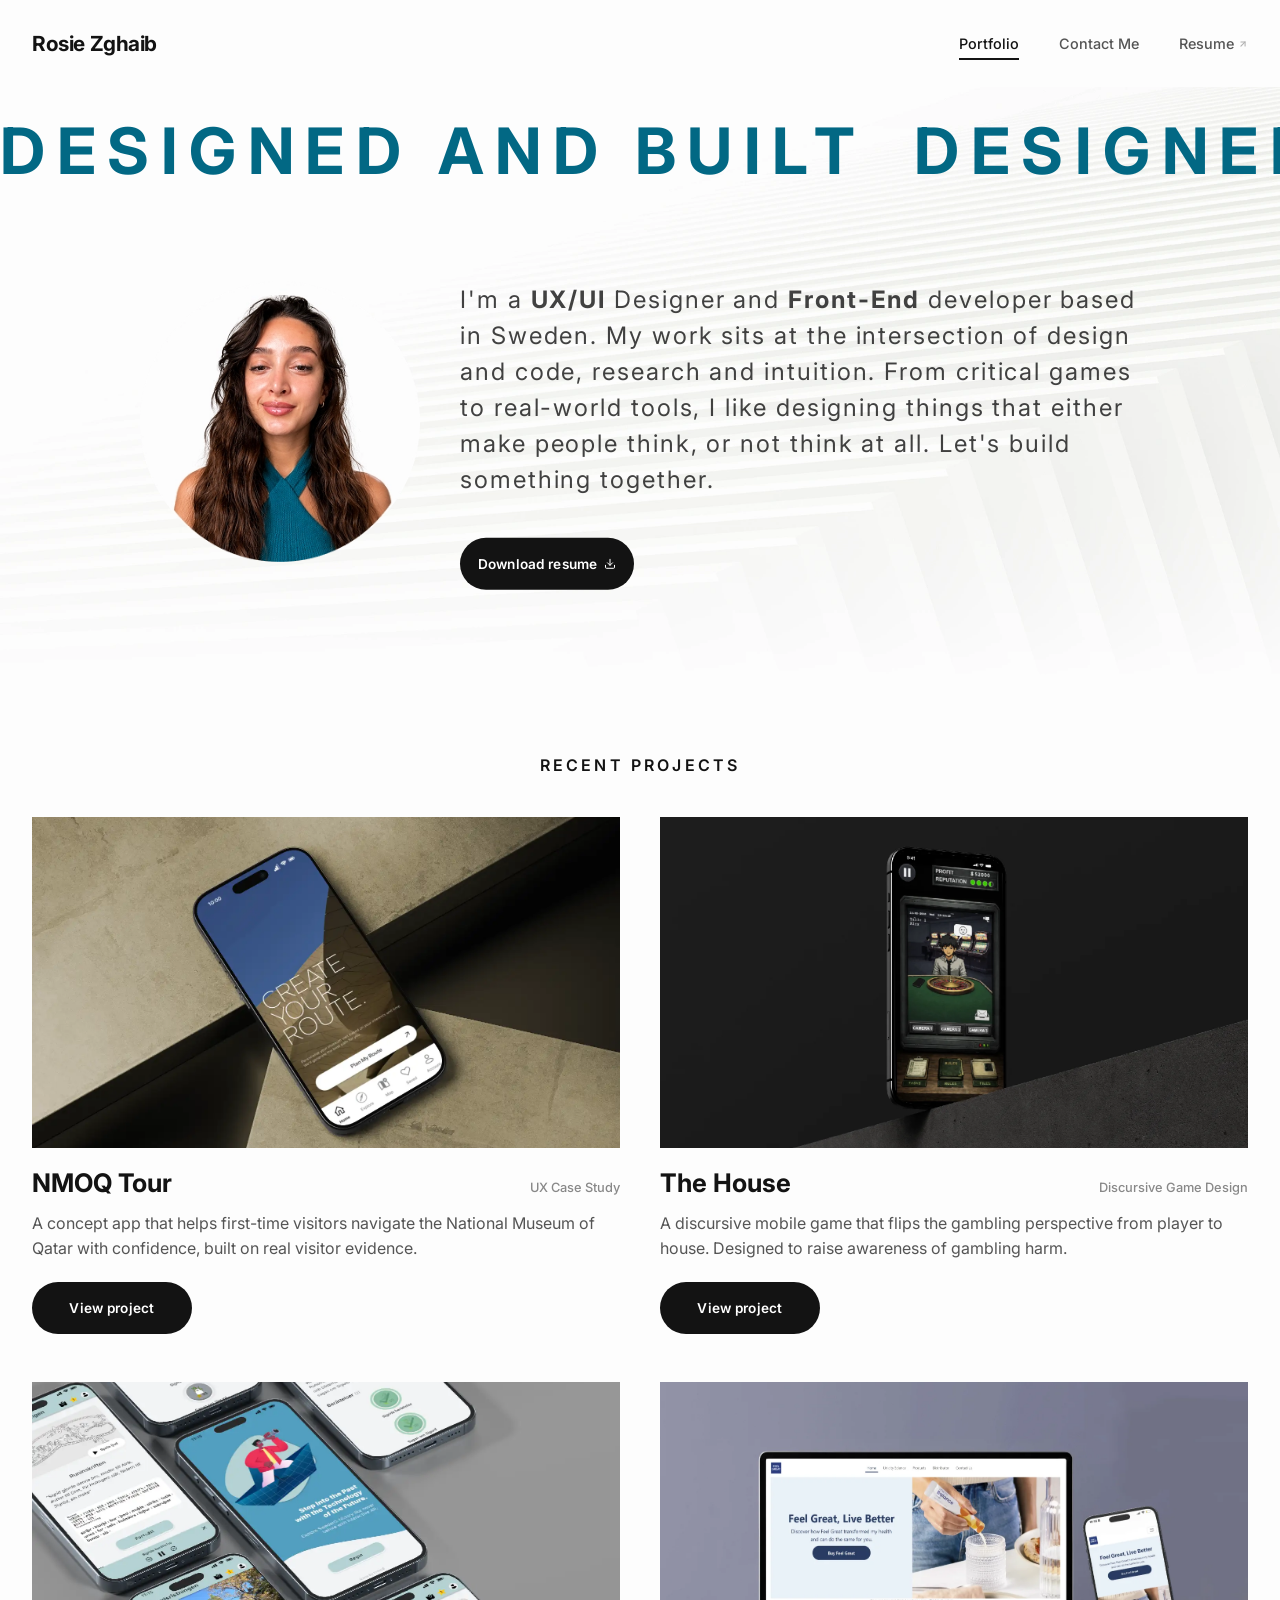
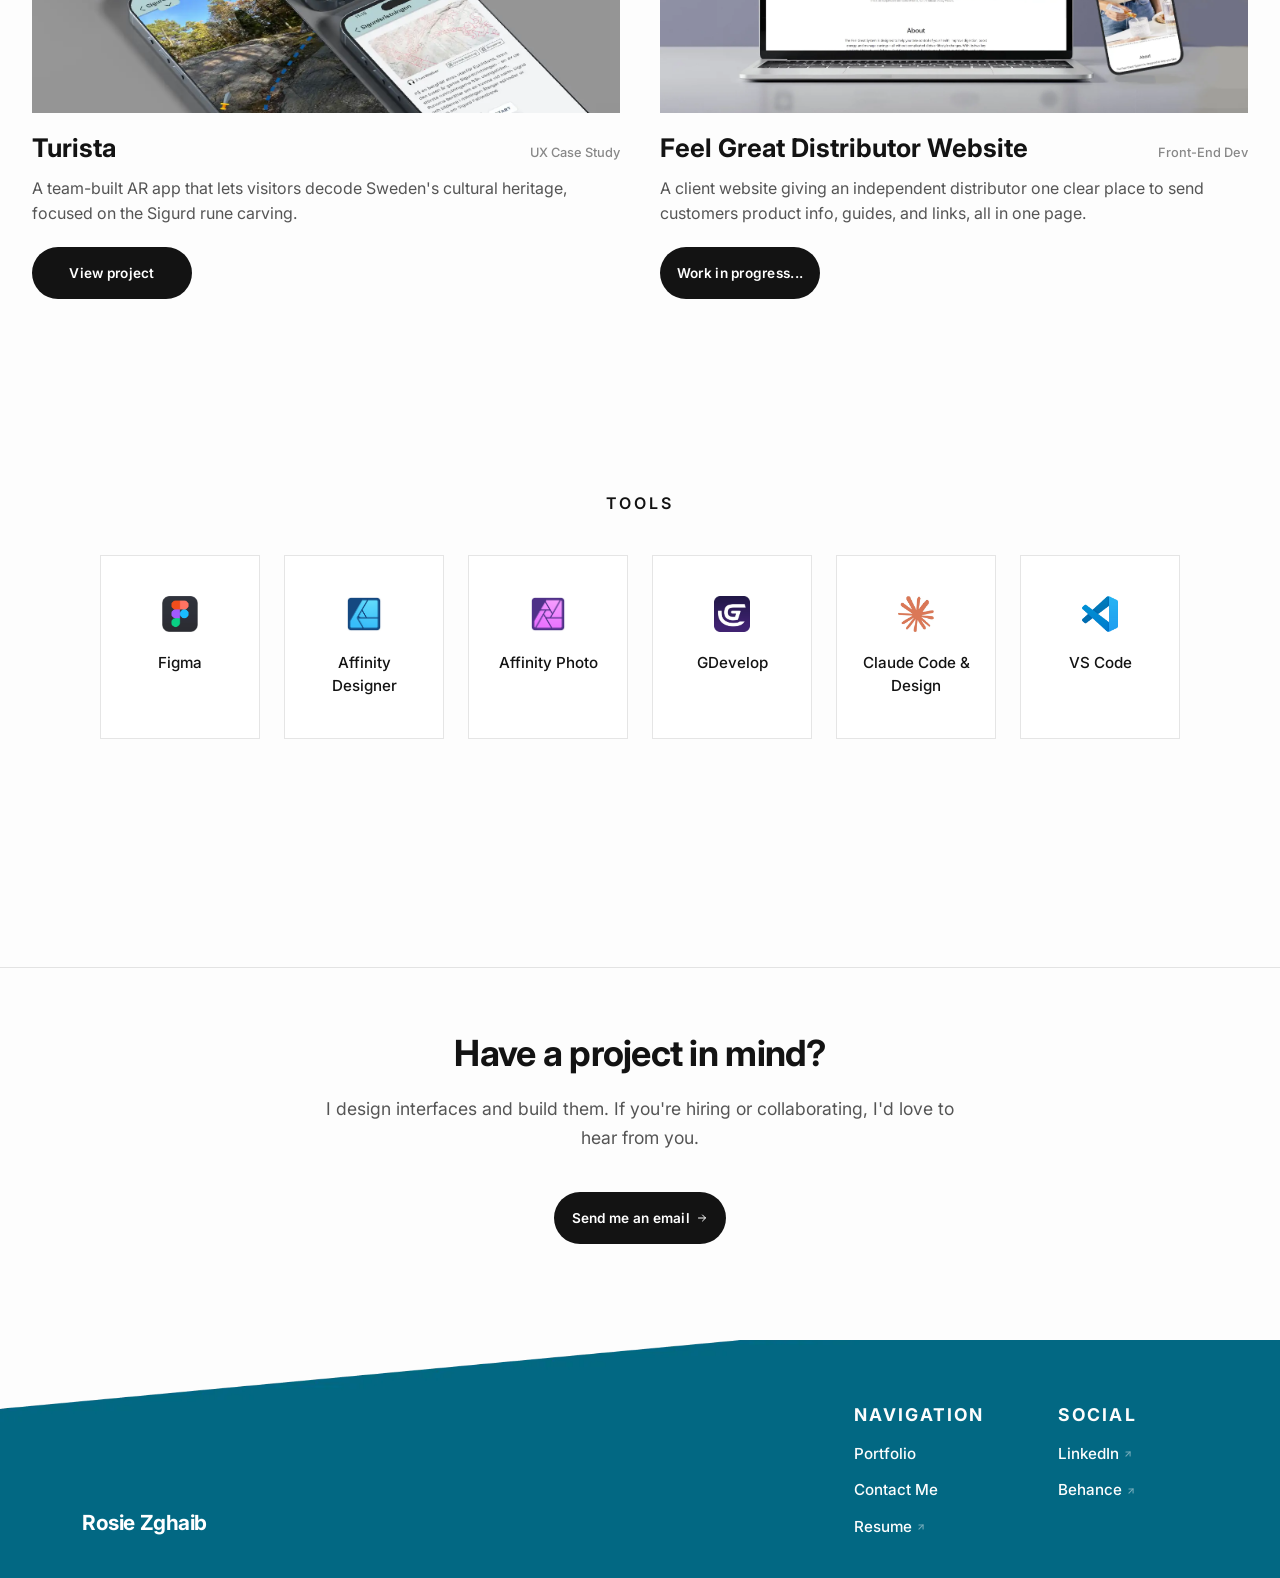
==== commit 807f077d: "Update index.html" ====
--- a/index.html
+++ b/index.html
@@ -198,7 +198,7 @@
       <h2 class="contact-heading">Have a project in mind?</h2>
       <p class="contact-blurb">I design interfaces and build them. If you're hiring or collaborating, I'd love to hear from you.</p>
       <a href="contact.html" class="hero-cta">
-        Get in touch
+        Send me an email
         <svg width="12" height="12" viewBox="0 0 24 24" fill="none" stroke="currentColor" stroke-width="2" stroke-linecap="round" stroke-linejoin="round" aria-hidden="true">
           <path d="M5 12h14"/><path d="M13 6l6 6-6 6"/>
         </svg>
--- a/style.css
+++ b/style.css
@@ -141,6 +141,7 @@
 }
 
 .nav-links a {
+  position: relative;
   font-size: 0.9rem;
   font-weight: 500;
   color: #555;
@@ -148,9 +149,27 @@
   transition: color 0.2s ease;
 }
 
+.nav-links a::after {
+  content: '';
+  position: absolute;
+  left: 0;
+  right: 0;
+  bottom: -6px;
+  height: 2px;
+  background: #131313;
+  transform: scaleX(0);
+  transform-origin: center;
+  transition: transform 0.2s ease;
+}
+
 .nav-links a:hover,
 .nav-links a.active {
   color: #131313;
+}
+
+.nav-links a:hover::after,
+.nav-links a.active::after {
+  transform: scaleX(1);
 }
 
 .nav-link-external {
@@ -410,6 +429,7 @@
   padding: 1rem 1.1rem;
   letter-spacing: 0.02em;
   white-space: nowrap;
+  border-radius: 999px;
   transition: opacity 0.2s ease;
 }
 
@@ -561,6 +581,7 @@
   padding: 1rem 1.1rem;
   letter-spacing: 0.02em;
   white-space: nowrap;
+  border-radius: 999px;
   transition: opacity 0.2s ease;
 }
 
@@ -677,6 +698,95 @@
 
 .contact-email-btn {
   margin-bottom: 2.5rem;
+}
+
+/* ══════════════════════════════════════════
+   About Page
+   ══════════════════════════════════════════ */
+
+.about-hero {
+  max-width: 1100px;
+  margin: 0 auto;
+  padding: 6rem 2rem 5rem;
+}
+
+.about-hero-layout {
+  display: grid;
+  grid-template-columns: 42% 1fr;
+  column-gap: 2.5rem;
+  align-items: start;
+}
+
+.about-hero-heading {
+  grid-column: 1 / -1;
+  grid-row: 1;
+  position: relative;
+  z-index: 2;
+  margin: 0 0 -3.5rem;
+  padding-left: 20%;
+  font-size: clamp(2.25rem, 6vw, 4.5rem);
+  font-weight: 800;
+  letter-spacing: -0.02em;
+  line-height: 1;
+  color: #131313;
+}
+
+.about-hero-image {
+  grid-column: 1;
+  grid-row: 2;
+}
+
+.about-hero-image img {
+  width: 100%;
+  height: clamp(300px, 38vw, 500px);
+  object-fit: cover;
+  display: block;
+}
+
+.about-hero-text {
+  grid-column: 2;
+  grid-row: 2;
+  padding-top: 3.5rem;
+}
+
+.about-hero-text p {
+  font-size: 0.95rem;
+  color: #555;
+  line-height: 1.7;
+  margin-bottom: 1.25rem;
+}
+
+.about-hero-text p:last-child {
+  margin-bottom: 0;
+}
+
+@media (max-width: 768px) {
+  .about-hero {
+    padding: 4rem 1.25rem 3rem;
+  }
+
+  .about-hero-layout {
+    display: flex;
+    flex-direction: column;
+  }
+
+  .about-hero-heading {
+    margin: 0 0 1.5rem;
+    padding-left: 0;
+    font-size: clamp(2rem, 9vw, 3rem);
+  }
+
+  .about-hero-image {
+    margin-bottom: 1.5rem;
+  }
+
+  .about-hero-image img {
+    height: clamp(260px, 70vw, 420px);
+  }
+
+  .about-hero-text {
+    padding-top: 0;
+  }
 }
 
 /* ── CTA section (index) ── */
@@ -878,6 +988,7 @@
   padding: 1rem 1.1rem;
   letter-spacing: 0.02em;
   white-space: nowrap;
+  border-radius: 999px;
   transition: opacity 0.2s ease;
 }
 
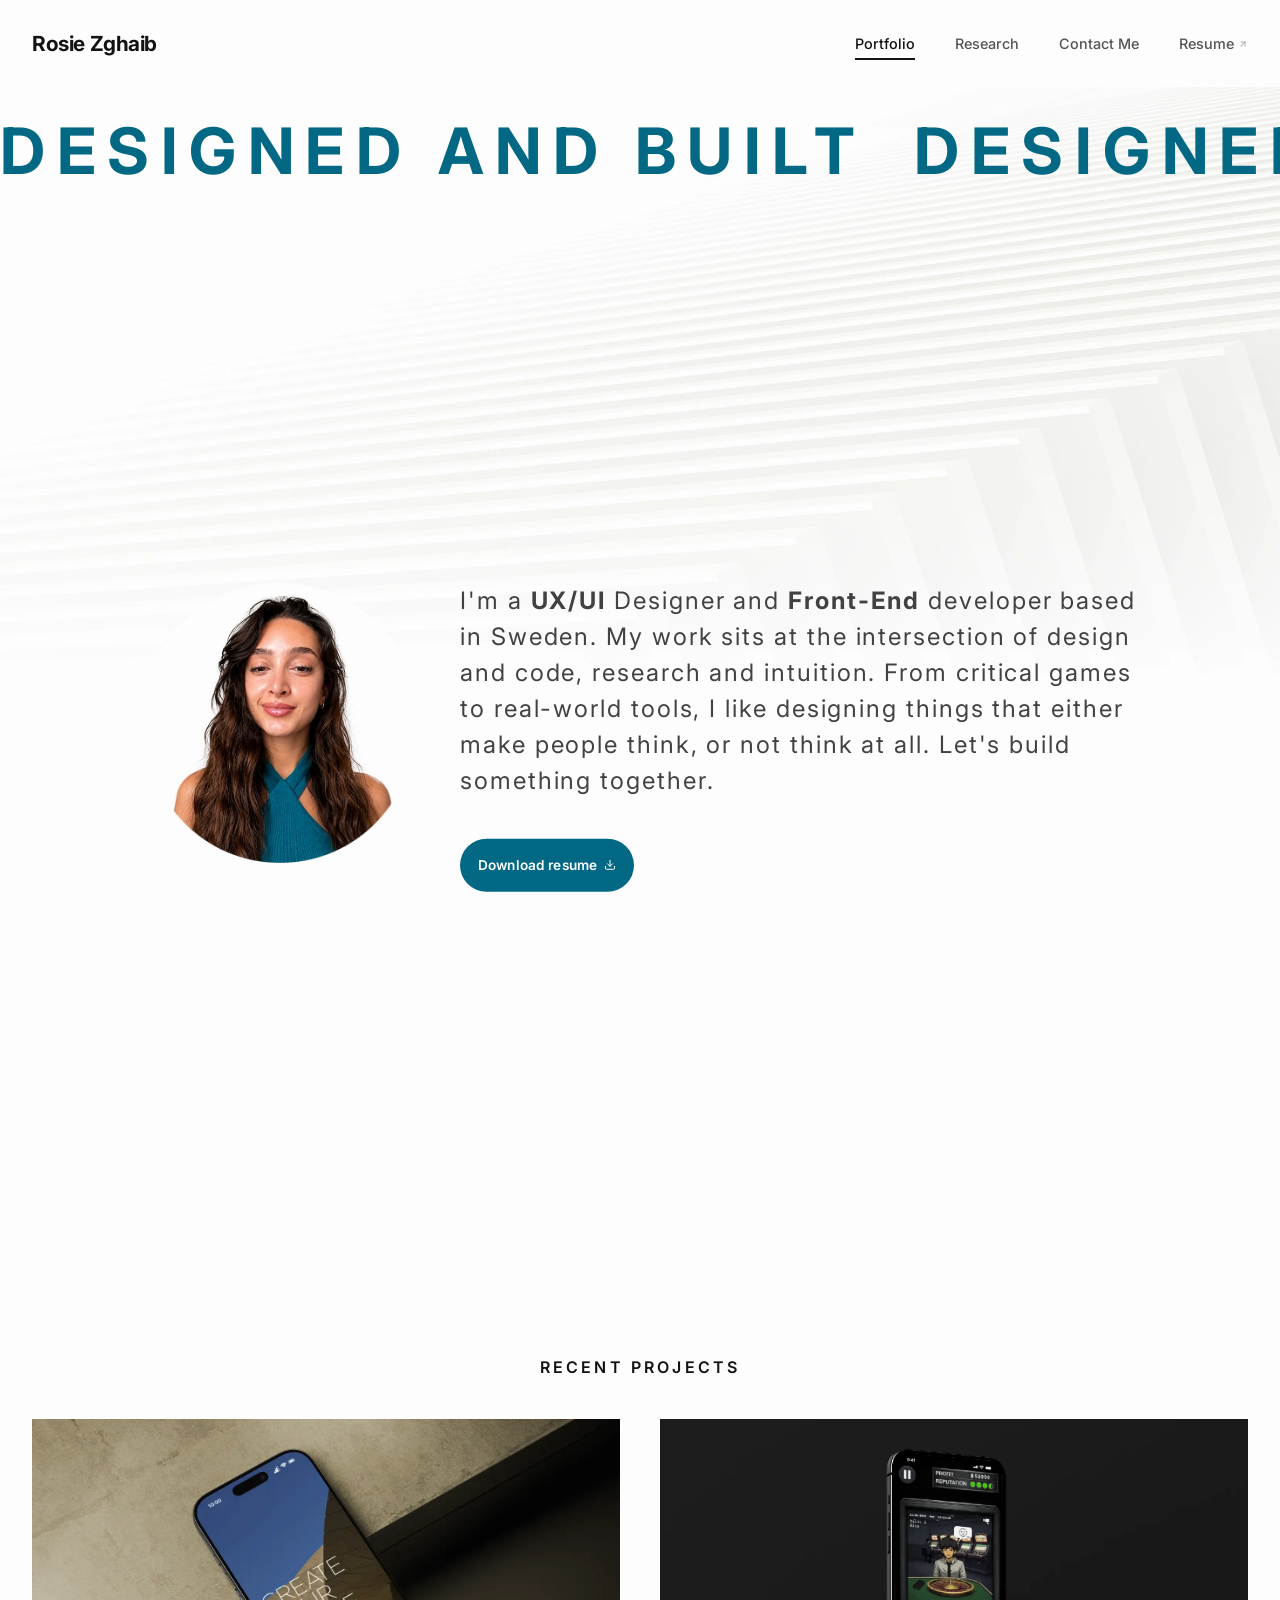
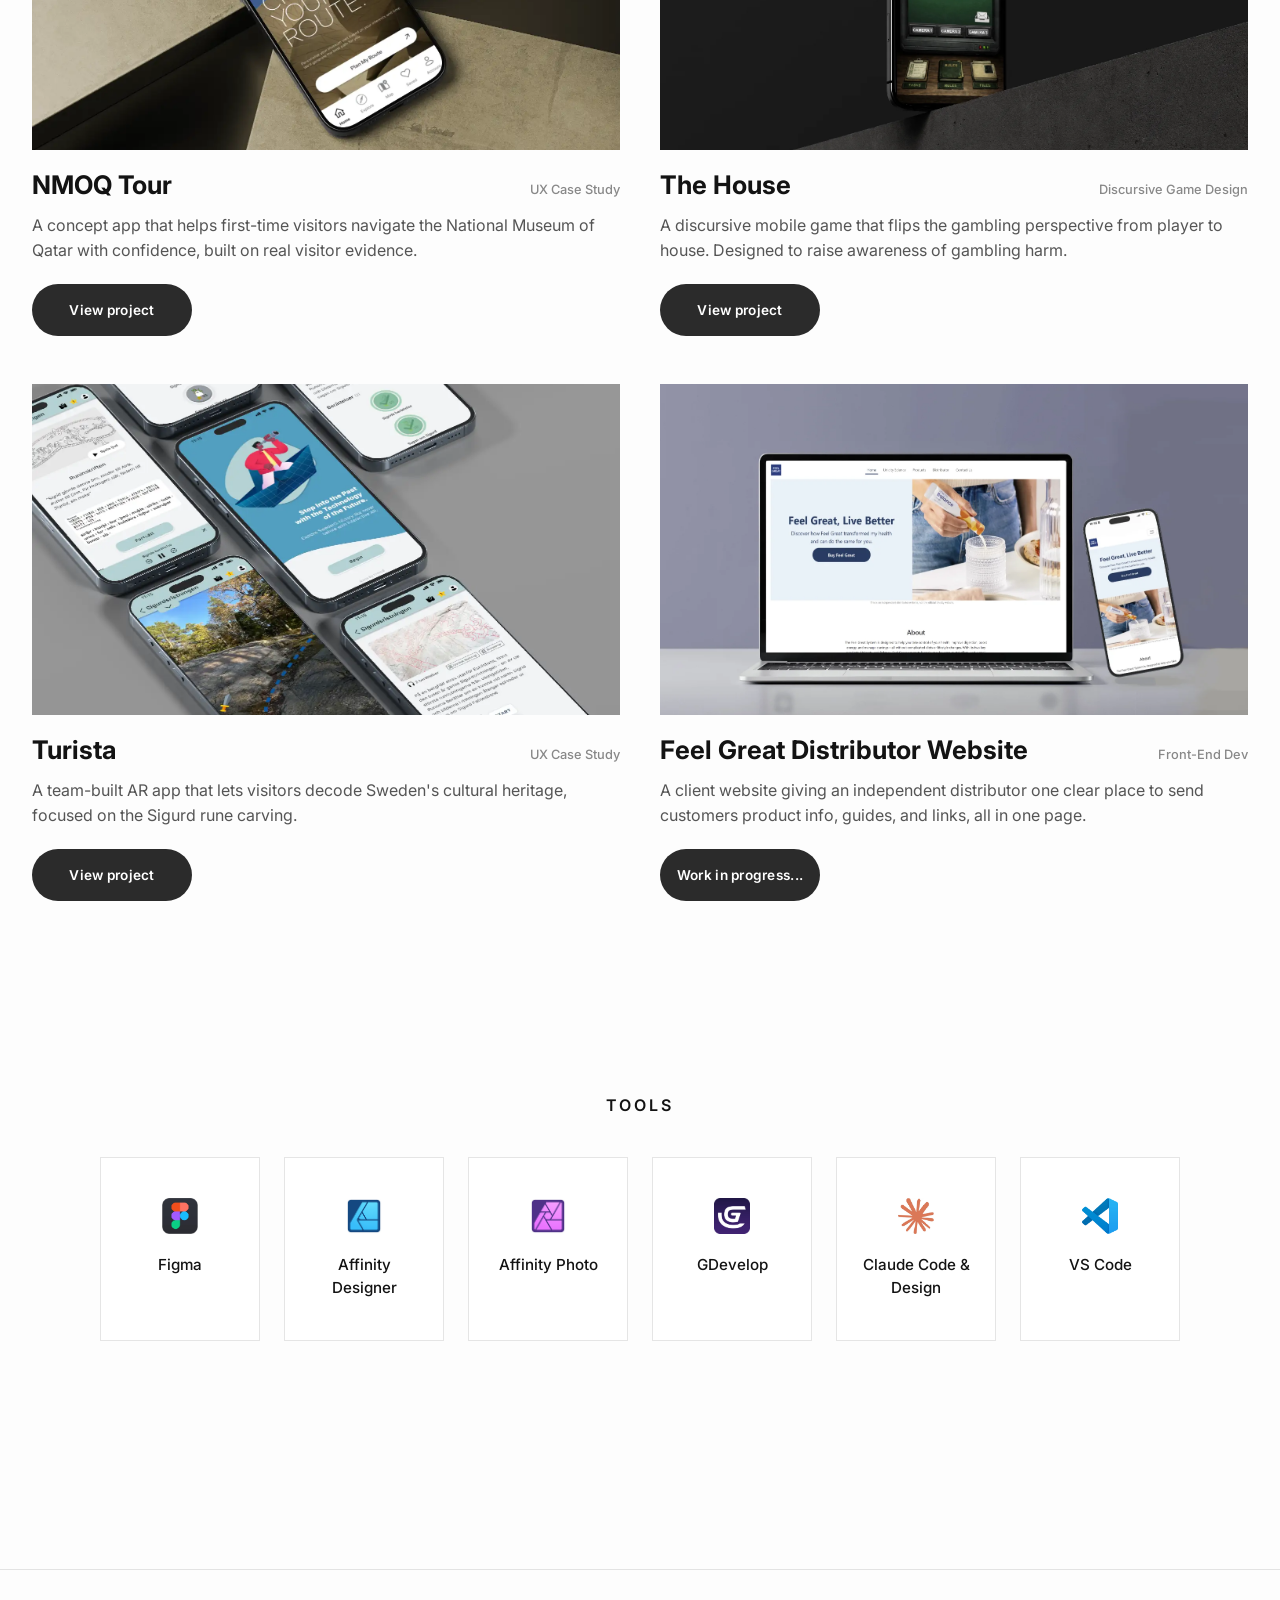
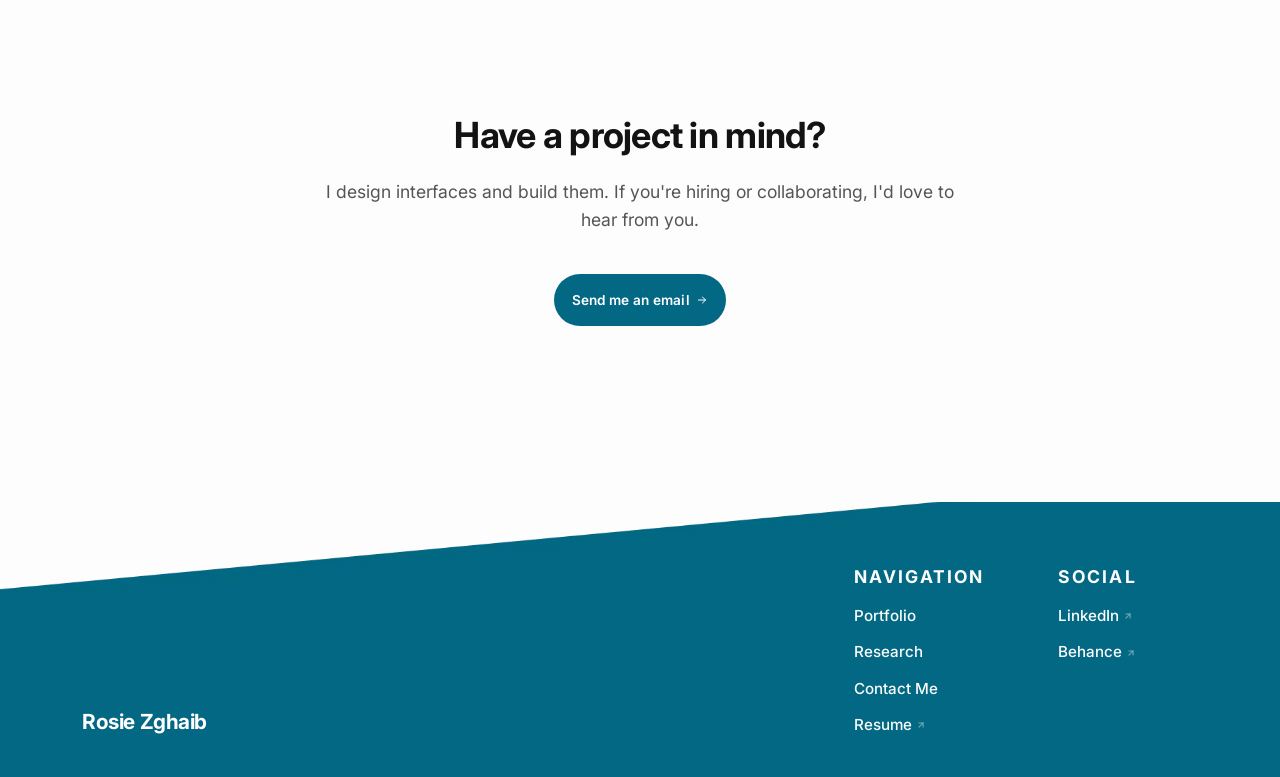
==== commit 97be82cc: "Add favicon and implement WebGL flow distortion" ====
--- a/index.html
+++ b/index.html
@@ -3,6 +3,7 @@
 <head>
   <meta charset="UTF-8" />
   <meta name="viewport" content="width=device-width, initial-scale=1.0" />
+  <link rel="icon" type="image/svg+xml" href="assets/images/RZ.svg" />
   <title>Portfolio</title>
   <link rel="preconnect" href="https://fonts.googleapis.com" />
   <link rel="preconnect" href="https://fonts.gstatic.com" crossorigin />
@@ -17,6 +18,7 @@
       <a href="index.html" class="nav-logo">Rosie Zghaib</a>
       <nav class="nav-links">
         <a href="#work">Portfolio</a>
+        <a href="research.html">Research</a>
         <a href="contact.html">Contact Me</a>
         <a href="resume.pdf" target="_blank" rel="noopener" class="nav-link-external">
           Resume
@@ -35,6 +37,7 @@
     <button class="nav-overlay-close" aria-label="Close menu">&times;</button>
     <nav class="nav-overlay-links">
       <a href="#work">Portfolio</a>
+      <a href="research.html">Research</a>
       <a href="contact.html">Contact Me</a>
       <a href="resume.pdf" target="_blank" rel="noopener" class="nav-link-external">
         Resume
@@ -47,7 +50,7 @@
 
   <section class="hero">
     <img class="hero-bg" src="assets/images/hero.webp" alt="" />
-    <div class="hero-glow" aria-hidden="true"></div>
+    <canvas class="hero-canvas" aria-hidden="true"></canvas>
 
     <div class="hero-text">
       <div class="hero-text-main">
@@ -216,6 +219,7 @@
         <div class="footer-col">
           <h3 class="footer-title">NAVIGATION</h3>
           <a href="#work">Portfolio</a>
+          <a href="research.html">Research</a>
           <a href="contact.html">Contact Me</a>
           <a href="resume.pdf" target="_blank" rel="noopener" class="nav-link-external">
             Resume
@@ -270,35 +274,304 @@
       document.body.style.overflow = '';
     }
 
-    // Cursor-following blue glow on hero
-    const hero = document.querySelector('.hero');
-    const heroGlow = document.querySelector('.hero-glow');
-    if (hero && heroGlow) {
-      let glowX = 0, glowY = 0, targetX = 0, targetY = 0, glowRaf = null;
-
-      function animateGlow() {
-        glowX += (targetX - glowX) * 0.15;
-        glowY += (targetY - glowY) * 0.15;
-        heroGlow.style.transform = `translate(${glowX}px, ${glowY}px)`;
-        if (Math.abs(targetX - glowX) > 0.5 || Math.abs(targetY - glowY) > 0.5) {
-          glowRaf = requestAnimationFrame(animateGlow);
+    // Cursor-driven WebGL flow distortion on the hero image
+    (function initHeroFlow() {
+      const hero = document.querySelector('.hero');
+      const heroBgImg = document.querySelector('.hero-bg');
+      const canvas = document.querySelector('.hero-canvas');
+      if (!hero || !heroBgImg || !canvas) return;
+      if (window.matchMedia('(prefers-reduced-motion: reduce)').matches) return;
+
+      const gl = canvas.getContext('webgl', { premultipliedAlpha: false, antialias: false, alpha: true })
+        || canvas.getContext('experimental-webgl');
+      if (!gl) return;
+
+      const MIN_WIDTH = 1050;
+      const FLOW_RES = 256;
+      const DISSIPATION = 0.96;
+      const SPLAT_RADIUS = 0.0025;
+      const SPLAT_STRENGTH = 0.05;
+      const DISTORTION_STRENGTH = 0.16;
+      const COOLDOWN_MS = 1800;
+
+      function compileShader(type, source) {
+        const shader = gl.createShader(type);
+        gl.shaderSource(shader, source);
+        gl.compileShader(shader);
+        if (!gl.getShaderParameter(shader, gl.COMPILE_STATUS)) {
+          console.warn(gl.getShaderInfoLog(shader));
+          gl.deleteShader(shader);
+          return null;
+        }
+        return shader;
+      }
+
+      function createProgram(vsSource, fsSource) {
+        const vs = compileShader(gl.VERTEX_SHADER, vsSource);
+        const fs = compileShader(gl.FRAGMENT_SHADER, fsSource);
+        if (!vs || !fs) return null;
+        const program = gl.createProgram();
+        gl.attachShader(program, vs);
+        gl.attachShader(program, fs);
+        gl.linkProgram(program);
+        if (!gl.getProgramParameter(program, gl.LINK_STATUS)) {
+          console.warn(gl.getProgramInfoLog(program));
+          return null;
+        }
+        return program;
+      }
+
+      const VERTEX_SHADER = `
+        attribute vec2 aPosition;
+        varying vec2 vUv;
+        void main() {
+          vUv = aPosition * 0.5 + 0.5;
+          gl_Position = vec4(aPosition, 0.0, 1.0);
+        }
+      `;
+
+      // Decays the previous flow and stamps a soft velocity splat at the cursor position.
+      const SPLAT_FRAGMENT_SHADER = `
+        precision mediump float;
+        varying vec2 vUv;
+        uniform sampler2D uPrevFlow;
+        uniform vec2 uMouse;
+        uniform vec2 uVelocity;
+        uniform float uRadius;
+        uniform float uAspect;
+        uniform float uDissipation;
+        void main() {
+          vec2 prev = texture2D(uPrevFlow, vUv).rg * uDissipation;
+          vec2 diff = vUv - uMouse;
+          diff.x *= uAspect;
+          float falloff = exp(-dot(diff, diff) / uRadius);
+          vec2 flow = prev + uVelocity * falloff;
+          flow = clamp(flow, vec2(-0.6), vec2(0.6));
+          gl_FragColor = vec4(flow, 0.0, 1.0);
+        }
+      `;
+
+      // Samples the image through the accumulated flow field, with a faint chromatic
+      // shift along the flow direction so the trail reads as liquid, not just warped.
+      const DISPLAY_FRAGMENT_SHADER = `
+        precision mediump float;
+        varying vec2 vUv;
+        uniform sampler2D uImage;
+        uniform sampler2D uFlow;
+        uniform float uStrength;
+        uniform vec2 uCoverScale;
+        uniform vec2 uCoverOffset;
+        void main() {
+          vec2 imgUv = vUv * uCoverScale + uCoverOffset;
+          vec2 flow = texture2D(uFlow, vUv).rg;
+          vec2 distortedUv = imgUv + flow * uStrength;
+          float mag = length(flow);
+          vec2 dir = mag > 0.0001 ? flow / mag : vec2(0.0);
+          float ca = mag * uStrength * 0.5;
+          vec3 color;
+          color.r = texture2D(uImage, distortedUv + dir * ca).r;
+          color.g = texture2D(uImage, distortedUv).g;
+          color.b = texture2D(uImage, distortedUv - dir * ca).b;
+          gl_FragColor = vec4(color, 1.0);
+        }
+      `;
+
+      const splatProgram = createProgram(VERTEX_SHADER, SPLAT_FRAGMENT_SHADER);
+      const displayProgram = createProgram(VERTEX_SHADER, DISPLAY_FRAGMENT_SHADER);
+      if (!splatProgram || !displayProgram) return;
+
+      const quadBuffer = gl.createBuffer();
+      gl.bindBuffer(gl.ARRAY_BUFFER, quadBuffer);
+      gl.bufferData(gl.ARRAY_BUFFER, new Float32Array([-1, -1, 1, -1, -1, 1, 1, 1]), gl.STATIC_DRAW);
+
+      function bindQuad(program) {
+        const loc = gl.getAttribLocation(program, 'aPosition');
+        gl.bindBuffer(gl.ARRAY_BUFFER, quadBuffer);
+        gl.enableVertexAttribArray(loc);
+        gl.vertexAttribPointer(loc, 2, gl.FLOAT, false, 0, 0);
+      }
+
+      function createFlowTarget(w, h) {
+        const texture = gl.createTexture();
+        gl.bindTexture(gl.TEXTURE_2D, texture);
+        gl.texImage2D(gl.TEXTURE_2D, 0, gl.RGBA, w, h, 0, gl.RGBA, gl.UNSIGNED_BYTE, null);
+        gl.texParameteri(gl.TEXTURE_2D, gl.TEXTURE_MIN_FILTER, gl.LINEAR);
+        gl.texParameteri(gl.TEXTURE_2D, gl.TEXTURE_MAG_FILTER, gl.LINEAR);
+        gl.texParameteri(gl.TEXTURE_2D, gl.TEXTURE_WRAP_S, gl.CLAMP_TO_EDGE);
+        gl.texParameteri(gl.TEXTURE_2D, gl.TEXTURE_WRAP_T, gl.CLAMP_TO_EDGE);
+        const framebuffer = gl.createFramebuffer();
+        gl.bindFramebuffer(gl.FRAMEBUFFER, framebuffer);
+        gl.framebufferTexture2D(gl.FRAMEBUFFER, gl.COLOR_ATTACHMENT0, gl.TEXTURE_2D, texture, 0);
+        gl.bindFramebuffer(gl.FRAMEBUFFER, null);
+        return { texture, framebuffer };
+      }
+
+      let flowA = createFlowTarget(FLOW_RES, FLOW_RES);
+      let flowB = createFlowTarget(FLOW_RES, FLOW_RES);
+      let flowAspect = 1;
+
+      const imageTexture = gl.createTexture();
+      gl.bindTexture(gl.TEXTURE_2D, imageTexture);
+      gl.texParameteri(gl.TEXTURE_2D, gl.TEXTURE_MIN_FILTER, gl.LINEAR);
+      gl.texParameteri(gl.TEXTURE_2D, gl.TEXTURE_MAG_FILTER, gl.LINEAR);
+      gl.texParameteri(gl.TEXTURE_2D, gl.TEXTURE_WRAP_S, gl.CLAMP_TO_EDGE);
+      gl.texParameteri(gl.TEXTURE_2D, gl.TEXTURE_WRAP_T, gl.CLAMP_TO_EDGE);
+
+      let imageReady = false;
+      function uploadImage() {
+        try {
+          gl.bindTexture(gl.TEXTURE_2D, imageTexture);
+          gl.pixelStorei(gl.UNPACK_FLIP_Y_WEBGL, true);
+          gl.texImage2D(gl.TEXTURE_2D, 0, gl.RGBA, gl.RGBA, gl.UNSIGNED_BYTE, heroBgImg);
+          imageReady = true;
+        } catch (err) {
+          imageReady = false; // e.g. tainted canvas when opened over file:// — fall back to the plain <img>
+        }
+      }
+      if (heroBgImg.complete && heroBgImg.naturalWidth) {
+        uploadImage();
+      } else {
+        heroBgImg.addEventListener('load', uploadImage, { once: true });
+      }
+
+      const dpr = Math.min(window.devicePixelRatio || 1, 2);
+      let coverScale = [1, 1];
+      let coverOffset = [0, 0];
+      let enabled = window.innerWidth > MIN_WIDTH;
+
+      function resize() {
+        enabled = window.innerWidth > MIN_WIDTH;
+        const bgRect = heroBgImg.getBoundingClientRect();
+        const heroRect = hero.getBoundingClientRect();
+        canvas.style.left = (bgRect.left - heroRect.left) + 'px';
+        canvas.style.top = (bgRect.top - heroRect.top) + 'px';
+        canvas.style.width = bgRect.width + 'px';
+        canvas.style.height = bgRect.height + 'px';
+        canvas.width = Math.max(1, Math.round(bgRect.width * dpr));
+        canvas.height = Math.max(1, Math.round(bgRect.height * dpr));
+
+        // Replicate object-fit: cover UV mapping so the shader output matches the plain <img>.
+        const boxAspect = bgRect.width / bgRect.height;
+        const imgAspect = (heroBgImg.naturalWidth && heroBgImg.naturalHeight)
+          ? heroBgImg.naturalWidth / heroBgImg.naturalHeight
+          : boxAspect;
+        if (boxAspect > imgAspect) {
+          coverScale = [1, imgAspect / boxAspect];
+          coverOffset = [0, (1 - coverScale[1]) / 2];
         } else {
-          glowRaf = null;
-        }
-      }
-
-      hero.addEventListener('mousemove', (e) => {
-        const rect = hero.getBoundingClientRect();
-        targetX = e.clientX - rect.left;
-        targetY = e.clientY - rect.top;
-        heroGlow.style.opacity = '1';
-        if (!glowRaf) glowRaf = requestAnimationFrame(animateGlow);
-      });
-
-      hero.addEventListener('mouseleave', () => {
-        heroGlow.style.opacity = '0';
-      });
-    }
+          coverScale = [boxAspect / imgAspect, 1];
+          coverOffset = [(1 - coverScale[0]) / 2, 0];
+        }
+        flowAspect = boxAspect;
+      }
+      resize();
+      window.addEventListener('resize', resize);
+
+      let mouseUv = [0.5, 0.5];
+      let velocity = [0, 0];
+      let lastActive = 0;
+      let running = false;
+      let rafId = null;
+      let sectionVisible = true;
+
+      if ('IntersectionObserver' in window) {
+        new IntersectionObserver((entries) => {
+          sectionVisible = entries[0].isIntersecting;
+        }, { threshold: 0 }).observe(hero);
+      }
+
+      function onPointerMove(e) {
+        if (!enabled) return;
+        const bgRect = heroBgImg.getBoundingClientRect();
+        const nx = Math.min(1, Math.max(0, (e.clientX - bgRect.left) / bgRect.width));
+        const ny = Math.min(1, Math.max(0, 1 - (e.clientY - bgRect.top) / bgRect.height));
+        const dx = nx - mouseUv[0];
+        const dy = ny - mouseUv[1];
+        const dist = Math.hypot(dx, dy) || 1;
+        const speed = Math.min(1, dist * 8);
+        velocity = [(dx / dist) * speed, (dy / dist) * speed];
+        mouseUv = [nx, ny];
+        lastActive = performance.now();
+        if (!running) start();
+      }
+
+      hero.addEventListener('mousemove', onPointerMove);
+      hero.addEventListener('mouseleave', () => { velocity = [0, 0]; });
+
+      function start() {
+        running = true;
+        if (!rafId) rafId = requestAnimationFrame(loop);
+      }
+
+      function stop() {
+        running = false;
+        canvas.classList.remove('is-active');
+        if (rafId) {
+          cancelAnimationFrame(rafId);
+          rafId = null;
+        }
+      }
+
+      function loop() {
+        rafId = null;
+        const withinCooldown = performance.now() - lastActive < COOLDOWN_MS;
+
+        if (!enabled || !sectionVisible || document.hidden || !imageReady) {
+          if (withinCooldown) {
+            rafId = requestAnimationFrame(loop);
+          } else {
+            stop();
+          }
+          return;
+        }
+
+        canvas.classList.add('is-active');
+
+        gl.bindFramebuffer(gl.FRAMEBUFFER, flowB.framebuffer);
+        gl.viewport(0, 0, FLOW_RES, FLOW_RES);
+        gl.useProgram(splatProgram);
+        bindQuad(splatProgram);
+        gl.activeTexture(gl.TEXTURE0);
+        gl.bindTexture(gl.TEXTURE_2D, flowA.texture);
+        gl.uniform1i(gl.getUniformLocation(splatProgram, 'uPrevFlow'), 0);
+        gl.uniform2f(gl.getUniformLocation(splatProgram, 'uMouse'), mouseUv[0], mouseUv[1]);
+        gl.uniform2f(
+          gl.getUniformLocation(splatProgram, 'uVelocity'),
+          velocity[0] * SPLAT_STRENGTH,
+          velocity[1] * SPLAT_STRENGTH
+        );
+        gl.uniform1f(gl.getUniformLocation(splatProgram, 'uRadius'), SPLAT_RADIUS);
+        gl.uniform1f(gl.getUniformLocation(splatProgram, 'uAspect'), flowAspect);
+        gl.uniform1f(gl.getUniformLocation(splatProgram, 'uDissipation'), DISSIPATION);
+        gl.drawArrays(gl.TRIANGLE_STRIP, 0, 4);
+
+        const swap = flowA;
+        flowA = flowB;
+        flowB = swap;
+        velocity = [velocity[0] * 0.8, velocity[1] * 0.8];
+
+        gl.bindFramebuffer(gl.FRAMEBUFFER, null);
+        gl.viewport(0, 0, canvas.width, canvas.height);
+        gl.useProgram(displayProgram);
+        bindQuad(displayProgram);
+        gl.activeTexture(gl.TEXTURE0);
+        gl.bindTexture(gl.TEXTURE_2D, imageTexture);
+        gl.uniform1i(gl.getUniformLocation(displayProgram, 'uImage'), 0);
+        gl.activeTexture(gl.TEXTURE1);
+        gl.bindTexture(gl.TEXTURE_2D, flowA.texture);
+        gl.uniform1i(gl.getUniformLocation(displayProgram, 'uFlow'), 1);
+        gl.uniform1f(gl.getUniformLocation(displayProgram, 'uStrength'), DISTORTION_STRENGTH);
+        gl.uniform2f(gl.getUniformLocation(displayProgram, 'uCoverScale'), coverScale[0], coverScale[1]);
+        gl.uniform2f(gl.getUniformLocation(displayProgram, 'uCoverOffset'), coverOffset[0], coverOffset[1]);
+        gl.drawArrays(gl.TRIANGLE_STRIP, 0, 4);
+
+        if (withinCooldown) {
+          rafId = requestAnimationFrame(loop);
+        } else {
+          stop();
+        }
+      }
+    })();
 
     // Scroll to top
     const scrollTopBtn = document.getElementById('scrollTopBtn');
--- a/style.css
+++ b/style.css
@@ -424,7 +424,7 @@
   font-size: 0.85rem;
   font-weight: 600;
   color: #fff;
-  background: #131313;
+  background: #026884;
   text-decoration: none;
   padding: 1rem 1.1rem;
   letter-spacing: 0.02em;
@@ -576,7 +576,7 @@
   font-size: 0.85rem;
   font-weight: 600;
   color: #fff;
-  background: #131313;
+  background: #2B2B2B;
   text-decoration: none;
   padding: 1rem 1.1rem;
   letter-spacing: 0.02em;
@@ -983,7 +983,7 @@
   font-size: 0.85rem;
   font-weight: 600;
   color: #fff;
-  background: #131313;
+  background: #151515;
   text-decoration: none;
   padding: 1rem 1.1rem;
   letter-spacing: 0.02em;
@@ -999,7 +999,7 @@
 .play-prototype-btn-outline {
   background: #FDFDFD;
   color: #151515;
-  border: 1px solid #151515;
+  border: 2px solid #151515;
 }
 
 .project-footnote {
@@ -1365,3 +1365,203 @@
     padding: 1.75rem;
   }
 }
+
+/* ══════════════════════════════════════════
+   Survey Chart (interactive)
+   ══════════════════════════════════════════ */
+
+.survey-chart {
+  width: 80%;
+  margin: 0 auto;
+  background: #F5F4F1;
+  border-radius: 20px;
+  padding: 2.25rem 2.5rem;
+  color: #131313;
+}
+
+.survey-chart-header h3 {
+  font-size: 1.3rem;
+  font-weight: 700;
+  letter-spacing: -0.01em;
+}
+
+.survey-chart-sub {
+  font-size: 0.9rem;
+  font-weight: 500;
+  opacity: 0.55;
+  margin-left: 0.15rem;
+}
+
+.survey-stats {
+  display: grid;
+  grid-template-columns: repeat(4, 1fr);
+  gap: 0.9rem;
+  margin: 1.5rem 0 2rem;
+}
+
+.survey-stat {
+  background: #FDFDFD;
+  border-radius: 14px;
+  padding: 1.1rem 1.15rem;
+}
+
+.survey-stat-value {
+  font-size: 1.8rem;
+  font-weight: 800;
+  line-height: 1;
+  letter-spacing: -0.02em;
+}
+
+.survey-stat-value span {
+  font-size: 1.1rem;
+  font-weight: 700;
+  opacity: 0.55;
+}
+
+.survey-stat-label {
+  font-size: 0.8rem;
+  opacity: 0.65;
+  line-height: 1.4;
+  margin-top: 0.5rem;
+}
+
+.survey-bars-label {
+  font-size: 0.85rem;
+  font-weight: 600;
+  opacity: 0.7;
+  margin-bottom: 1rem;
+}
+
+.survey-hint {
+  font-weight: 400;
+  opacity: 0.7;
+}
+
+.survey-bars {
+  display: flex;
+  flex-direction: column;
+  gap: 1.1rem;
+}
+
+.survey-bar-row {
+  cursor: pointer;
+  border-radius: 10px;
+  outline: none;
+}
+
+.survey-bar-top {
+  display: flex;
+  align-items: baseline;
+  justify-content: space-between;
+  gap: 0.75rem;
+  margin-bottom: 0.4rem;
+}
+
+.survey-bar-name {
+  font-size: 0.9rem;
+  font-weight: 500;
+}
+
+.survey-bar-value {
+  font-size: 0.85rem;
+  font-weight: 700;
+  color: #026884;
+  opacity: 0;
+  transform: translateX(-4px);
+  transition: opacity 0.2s ease, transform 0.2s ease;
+}
+
+.survey-bar-row:hover .survey-bar-value,
+.survey-bar-row:focus-visible .survey-bar-value,
+.survey-bar-row.is-active .survey-bar-value {
+  opacity: 1;
+  transform: translateX(0);
+}
+
+.survey-bar-row--accent .survey-bar-value {
+  color: #8a6d2f;
+}
+
+.survey-bar-track {
+  height: 12px;
+  background: #E9E7E2;
+  border-radius: 999px;
+  overflow: hidden;
+}
+
+.survey-bar-fill {
+  height: 100%;
+  border-radius: 999px;
+  background: #A9D3DA;
+  transition: filter 0.2s ease;
+}
+
+.survey-bar-row--accent .survey-bar-fill {
+  background: #E3D3AE;
+}
+
+.survey-bar-row:hover .survey-bar-fill,
+.survey-bar-row:focus-visible .survey-bar-fill,
+.survey-bar-row.is-active .survey-bar-fill {
+  filter: brightness(0.92);
+}
+
+.survey-quote {
+  margin-top: 1.75rem;
+  padding-top: 1.5rem;
+  border-top: 1px solid rgba(19, 19, 19, 0.1);
+  font-size: 0.9rem;
+  font-style: italic;
+  text-align: center;
+  opacity: 0.75;
+  line-height: 1.6;
+}
+
+.survey-quote cite {
+  display: block;
+  margin-top: 0.5rem;
+  font-style: normal;
+  font-size: 0.8rem;
+  opacity: 0.7;
+}
+
+@media (max-width: 768px) {
+  .survey-chart {
+    width: 100%;
+    padding: 1.75rem;
+  }
+
+  .survey-stats {
+    grid-template-columns: repeat(2, 1fr);
+  }
+}
+
+/* ══════════════════════════════════════════
+   Project CTA (email)
+   ══════════════════════════════════════════ */
+
+.cta-section {
+  padding: 5rem 2rem;
+  text-align: center;
+}
+
+.cta-text {
+  font-size: 1.5rem;
+  font-weight: 600;
+  letter-spacing: -0.01em;
+  margin-bottom: 1.75rem;
+}
+
+.cta-email-btn {
+  display: inline-flex;
+}
+
+@media (max-width: 600px) {
+  .cta-section {
+    padding: 3.5rem 1.25rem;
+  }
+
+  .cta-text {
+    font-size: 1.2rem;
+  }
+}
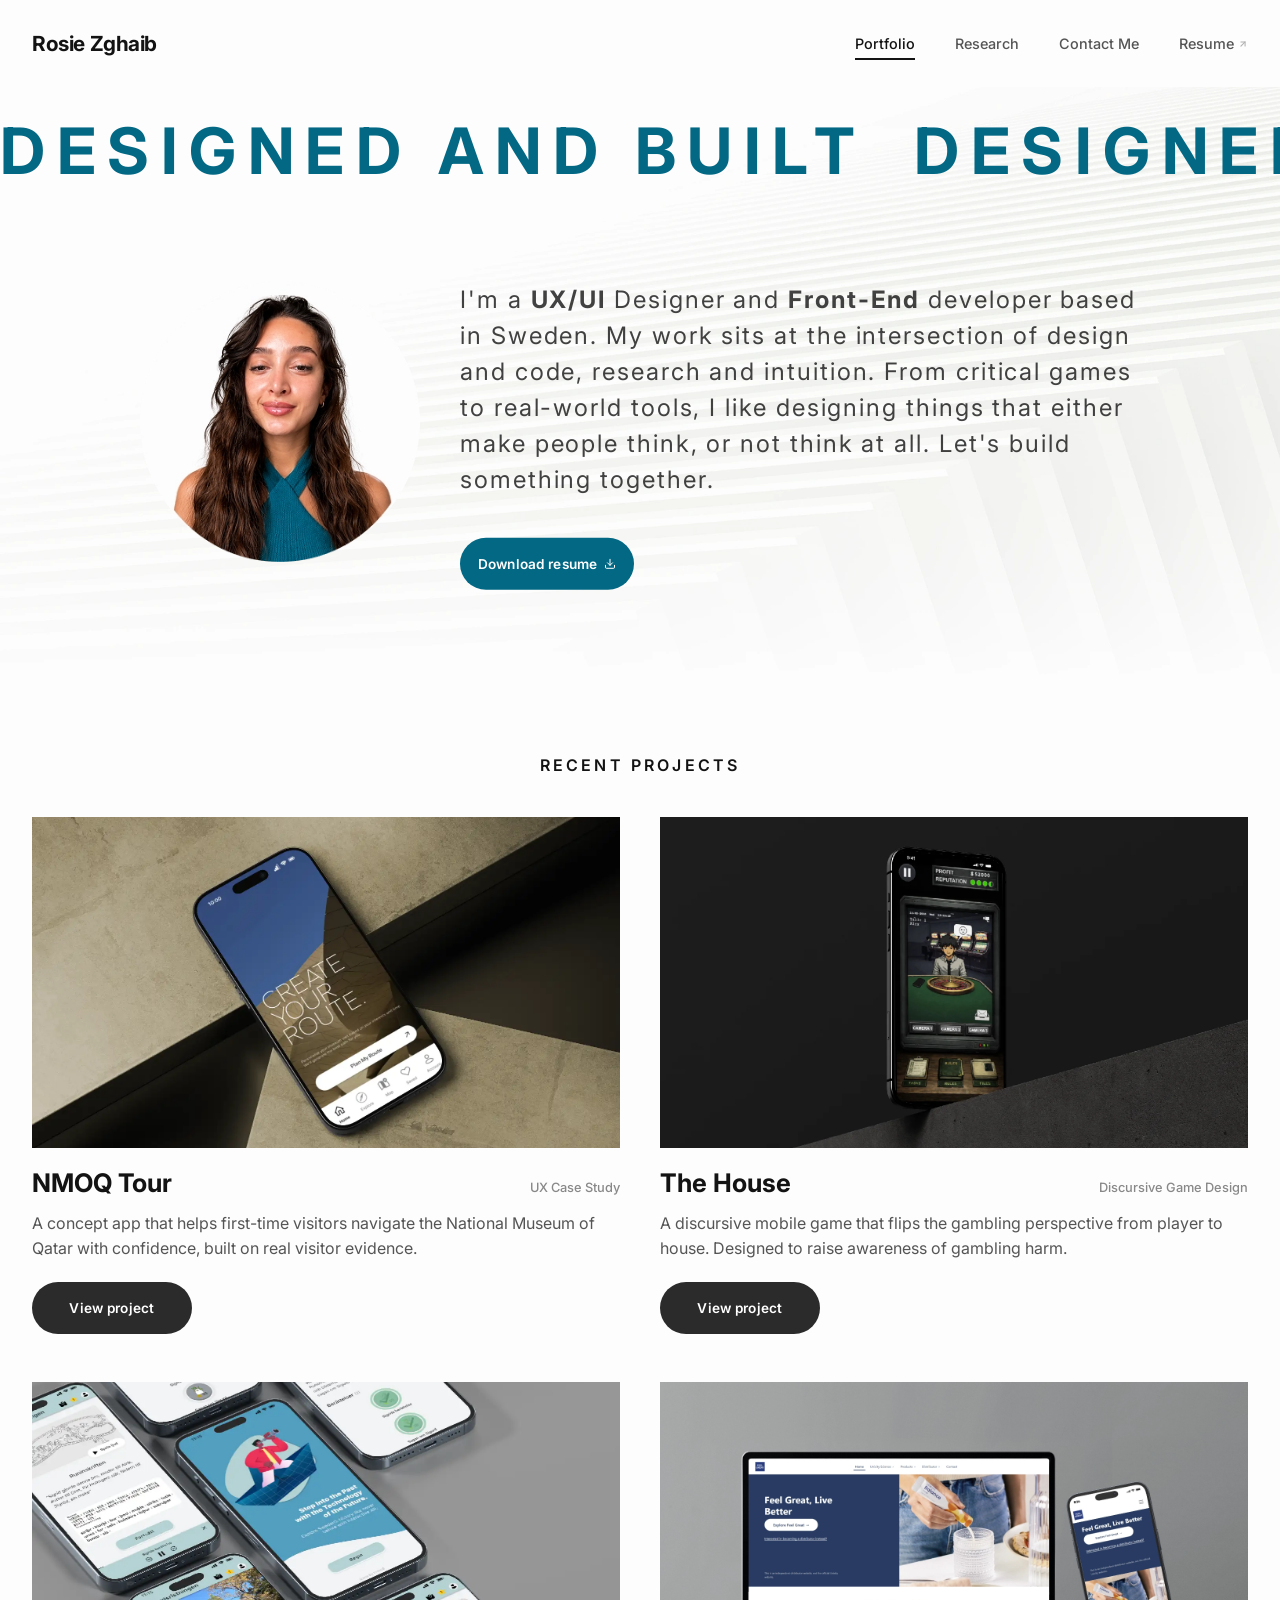
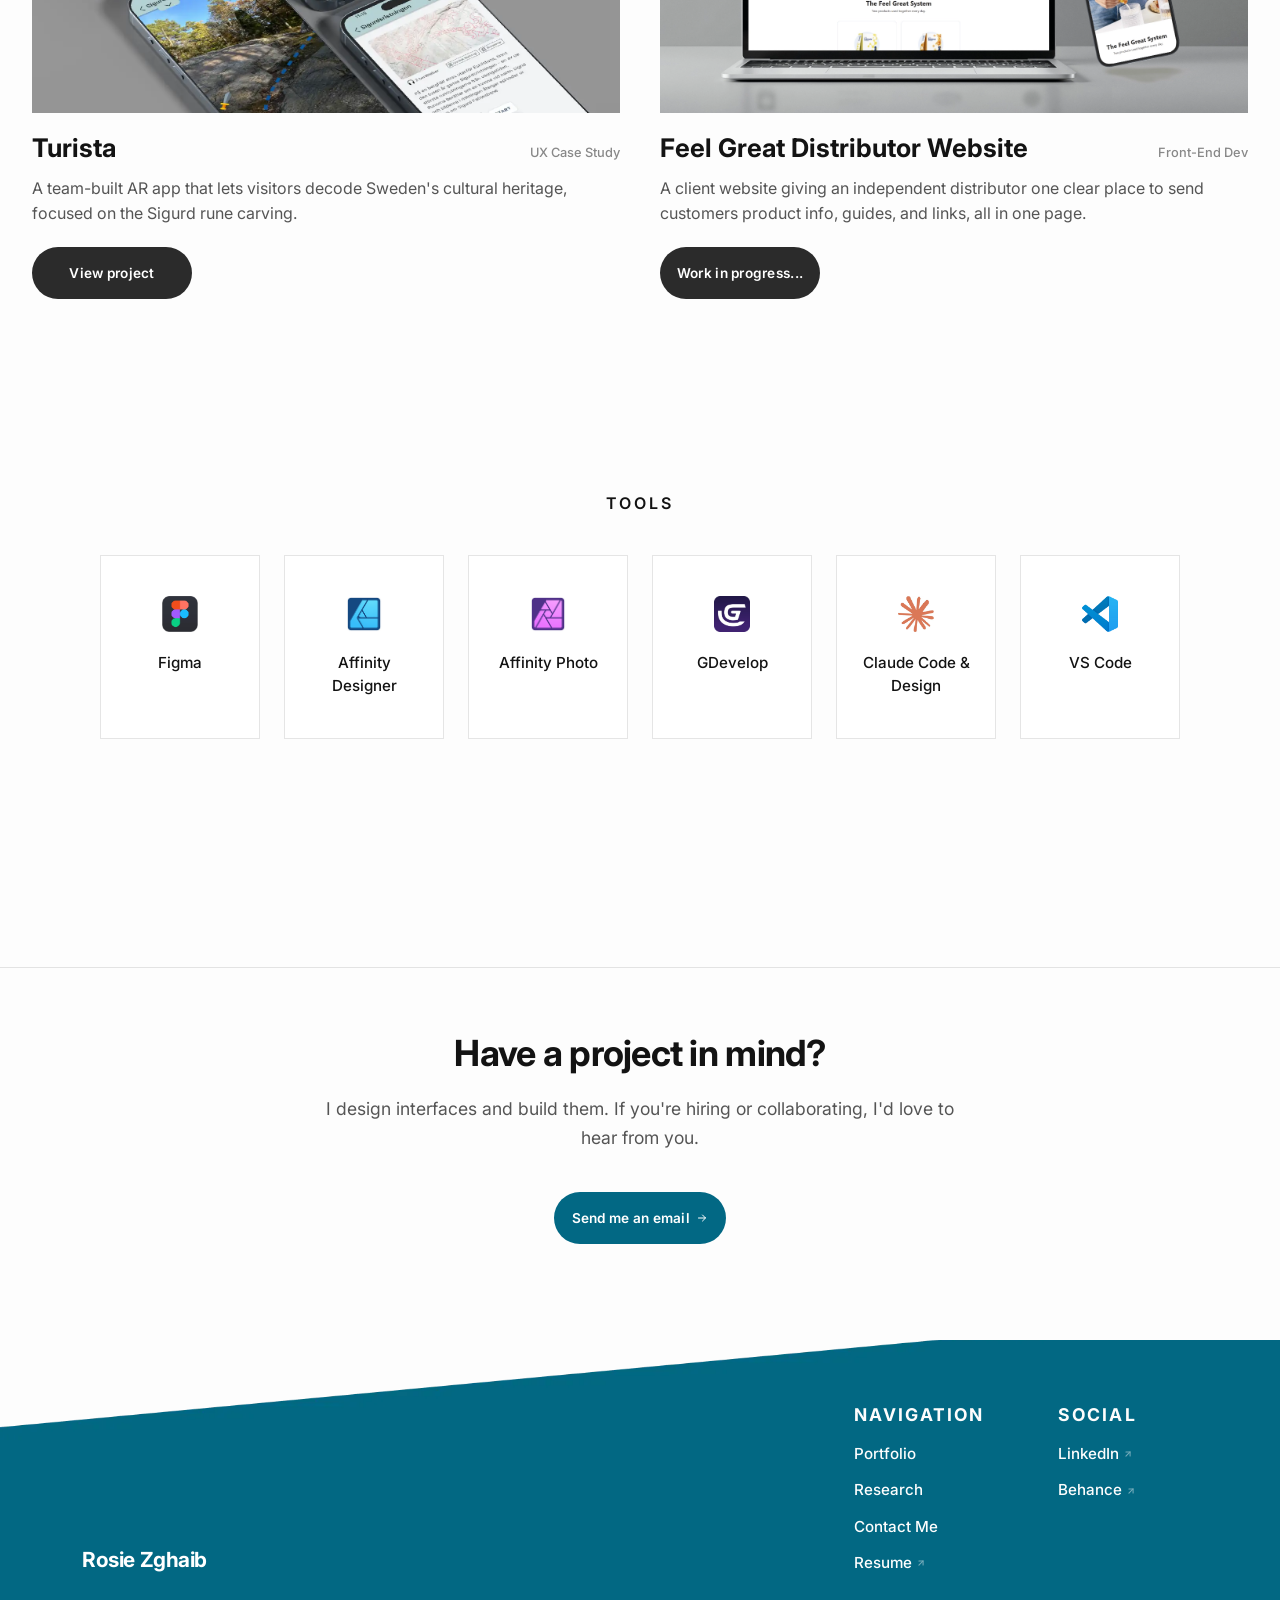
==== commit cce179c8: "Update title in index.html for branding" ====
--- a/index.html
+++ b/index.html
@@ -4,7 +4,7 @@
   <meta charset="UTF-8" />
   <meta name="viewport" content="width=device-width, initial-scale=1.0" />
   <link rel="icon" type="image/svg+xml" href="assets/images/RZ.svg" />
-  <title>Portfolio</title>
+  <title>Rosie Zghaib - Portfolio</title>
   <link rel="preconnect" href="https://fonts.googleapis.com" />
   <link rel="preconnect" href="https://fonts.gstatic.com" crossorigin />
   <link href="https://fonts.googleapis.com/css2?family=Instrument+Sans:wght@400;500;700&family=Inter:wght@400;500;600&display=swap" rel="stylesheet" />
--- a/style.css
+++ b/style.css
@@ -364,20 +364,24 @@
   display: block;
 }
 
-.hero-glow {
+.hero-canvas {
   position: absolute;
   top: 0;
   left: 0;
-  width: 700px;
-  height: 700px;
-  margin-left: -350px;
-  margin-top: -350px;
-  background: radial-gradient(circle closest-side, rgba(40, 162, 255, 0.322), rgba(40, 176, 255, 0.092) 45%, rgba(40, 169, 255, 0) 72%);
   pointer-events: none;
   opacity: 0;
-  transition: opacity 0.4s ease;
-  will-change: transform;
+  transition: opacity 0.5s ease;
   z-index: 1;
+}
+
+.hero-canvas.is-active {
+  opacity: 1;
+}
+
+@media (max-width: 1050px) {
+  .hero-canvas {
+    display: none;
+  }
 }
 
 .hero-text {
@@ -640,6 +644,33 @@
   text-shadow: 0 2px 12px rgba(0, 0, 0, 0.25);
 }
 
+.contact-hero-title-group {
+  position: absolute;
+  inset: 0;
+  display: flex;
+  flex-direction: column;
+  align-items: center;
+  justify-content: center;
+  gap: 0.25rem;
+  text-align: center;
+}
+
+.contact-hero-title-group .contact-hero-title {
+  position: static;
+  inset: auto;
+  padding-bottom: 0;
+}
+
+.contact-hero-subtitle {
+  margin: 0;
+  max-width: 620px;
+  padding: 0 1.5rem;
+  color: #131313;
+  font-size: clamp(0.95rem, 1.6vw, 1.15rem);
+  font-weight: 400;
+  letter-spacing: normal;
+}
+
 .contact-wrapper {
   max-width: 700px;
   margin: 0 auto;
@@ -1540,28 +1571,28 @@
    Project CTA (email)
    ══════════════════════════════════════════ */
 
-.cta-section {
+.project-cta {
   padding: 5rem 2rem;
   text-align: center;
 }
 
-.cta-text {
+.project-cta-text {
   font-size: 1.5rem;
   font-weight: 600;
   letter-spacing: -0.01em;
   margin-bottom: 1.75rem;
 }
 
-.cta-email-btn {
+.project-cta-email-btn {
   display: inline-flex;
 }
 
 @media (max-width: 600px) {
-  .cta-section {
+  .project-cta {
     padding: 3.5rem 1.25rem;
   }
 
-  .cta-text {
+  .project-cta-text {
     font-size: 1.2rem;
   }
 }
